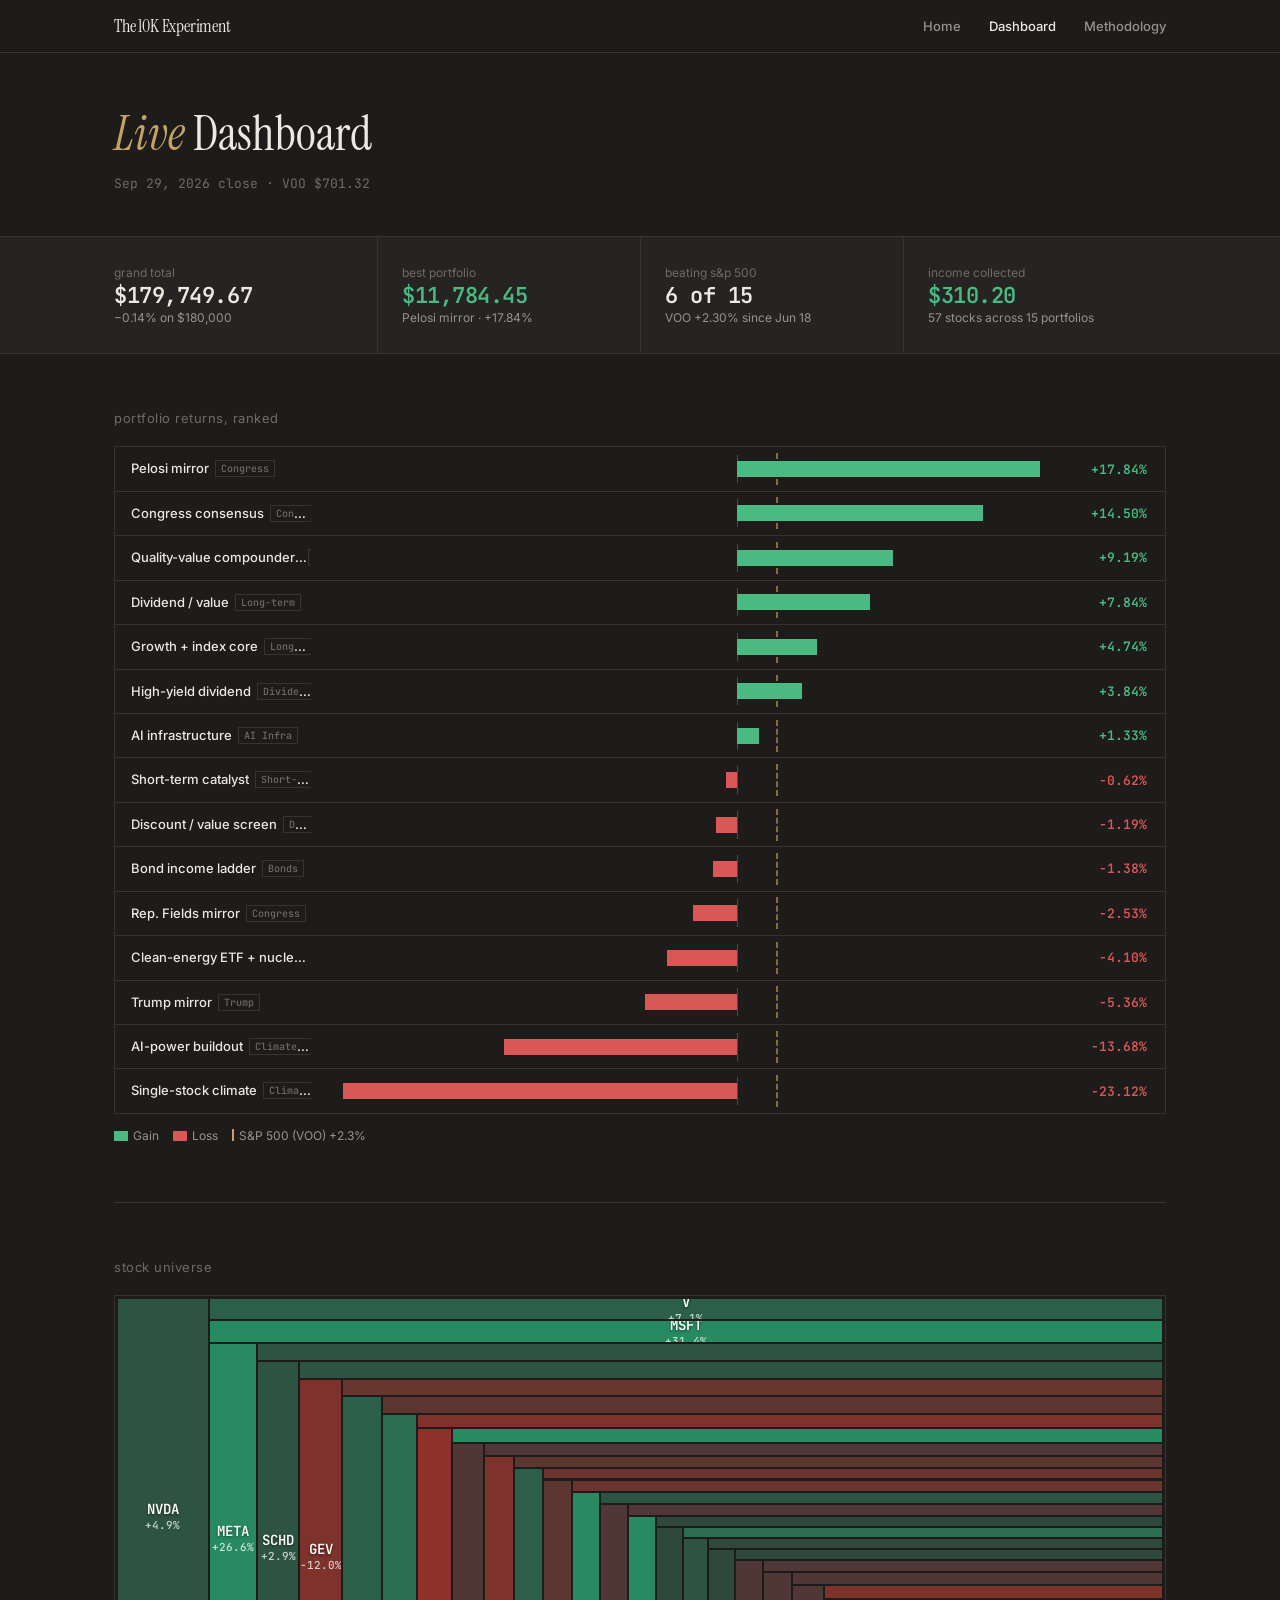
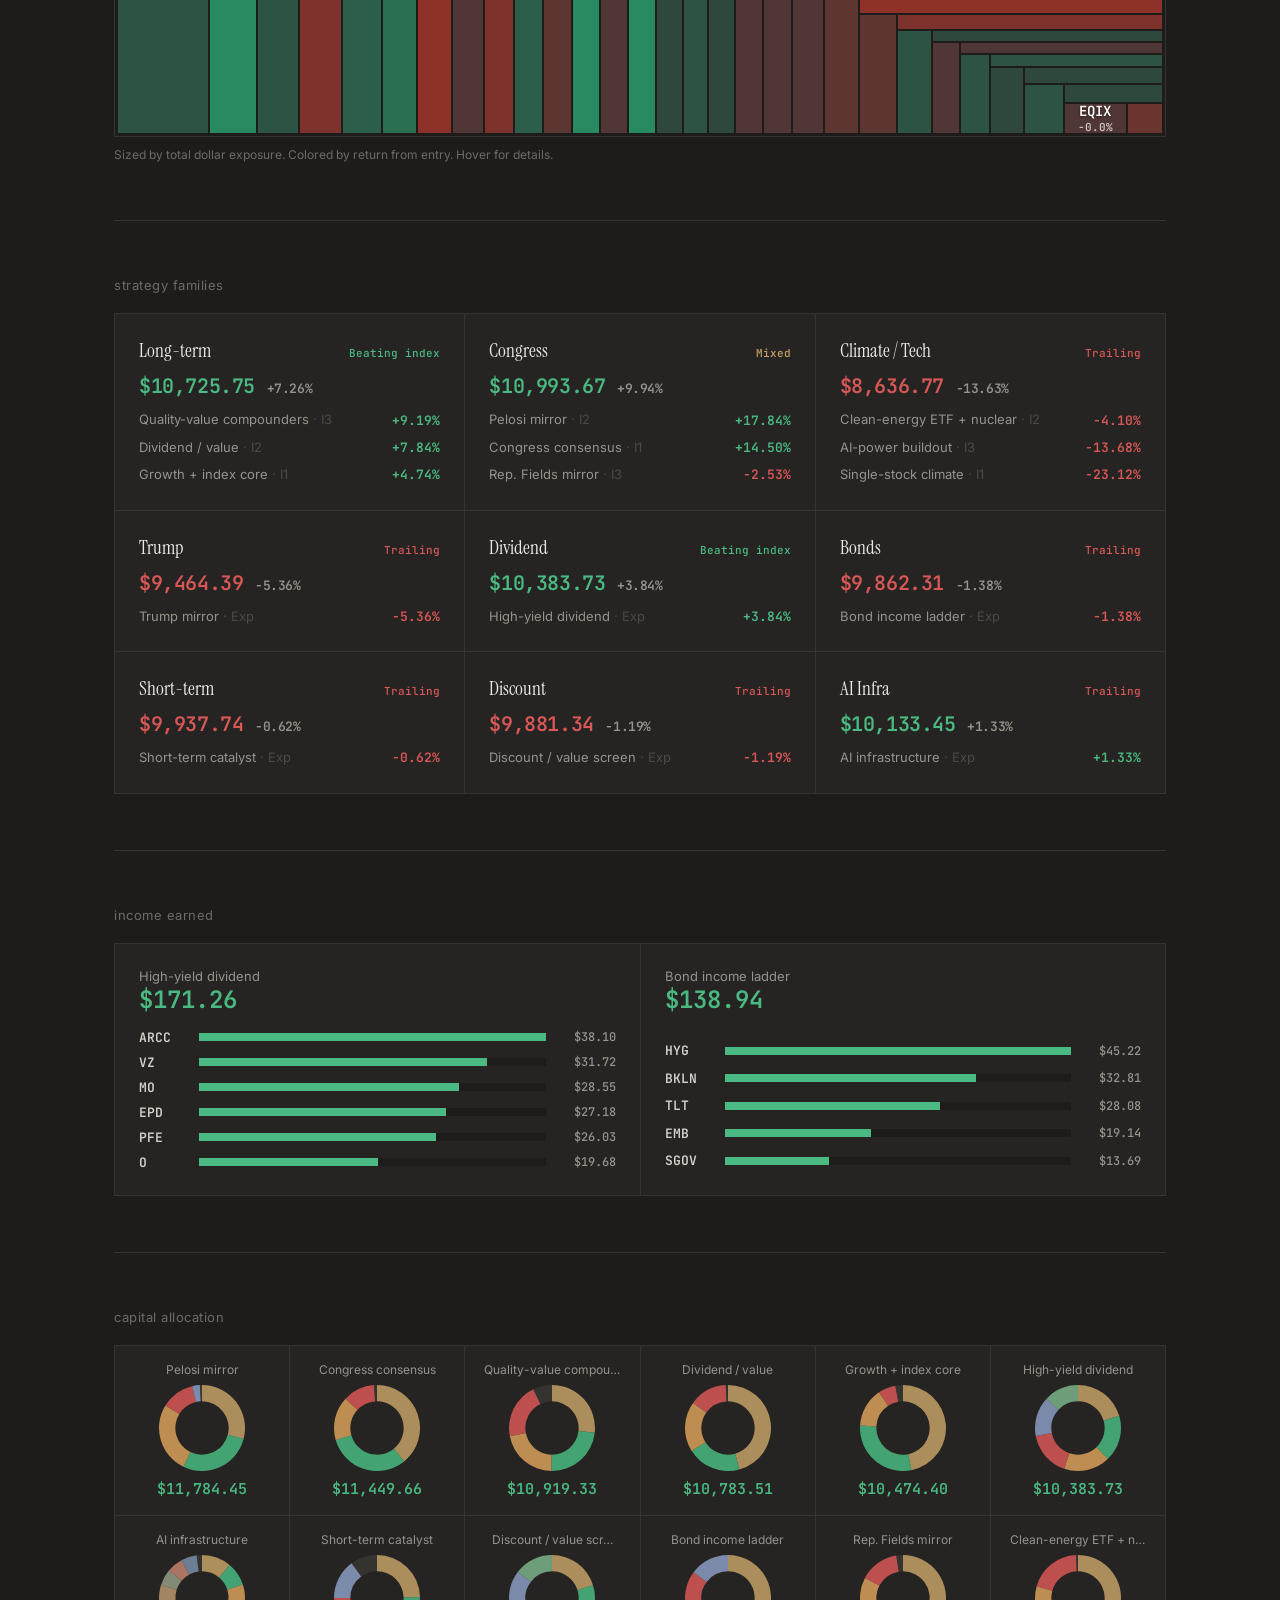
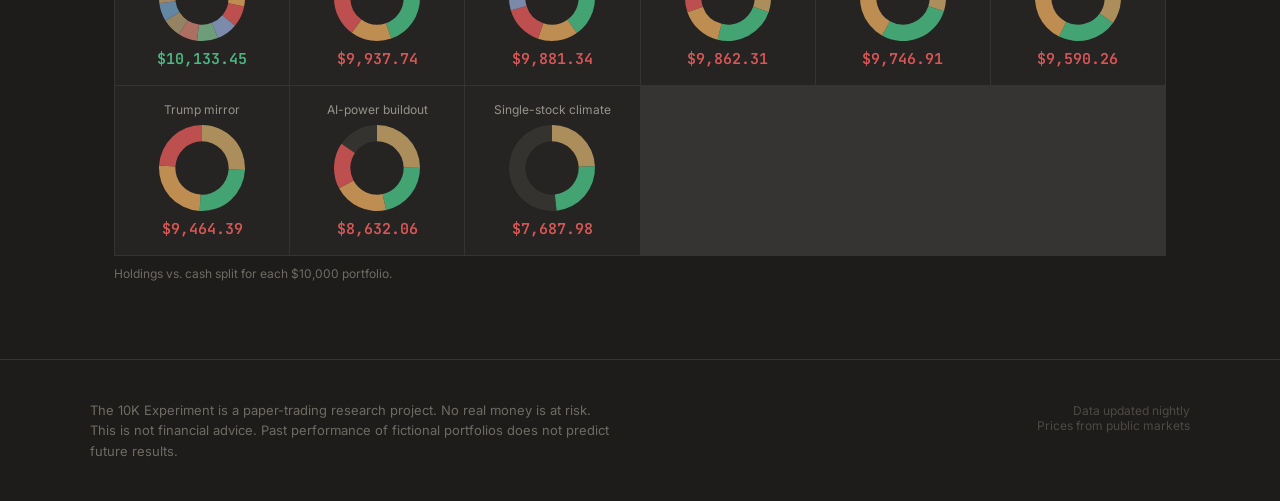
==== dashboard.html @ 60483e85 "Initial commit: The 10K Experiment" ====
<!DOCTYPE html>
<html lang="en">
<head>
<meta charset="UTF-8">
<meta name="viewport" content="width=device-width, initial-scale=1.0">
<title>Dashboard — The 10K Experiment</title>
<meta name="description" content="Interactive analytics dashboard: portfolio returns, stock universe treemap, strategy breakdowns, income tracking, and allocation rings.">
<link rel="preconnect" href="https://fonts.googleapis.com">
<link rel="preconnect" href="https://fonts.gstatic.com" crossorigin>
<link rel="stylesheet" href="https://fonts.googleapis.com/css2?family=Instrument+Serif:ital@0;1&family=Inter:wght@400;500;600&family=JetBrains+Mono:wght@400;500;600&display=swap">
<style>
:root {
  --bg: #1d1c1a; --surface: #252422; --card: #2b2a27;
  --border: #363432; --border-lt: #433f3c;
  --ink: #ece9e3; --ink2: #d5d2cb; --muted: #96938c; --faint: #6e6b64; --dim: #4d4a46;
  --gain: #4aba82; --gain-soft: rgba(74,186,130,.08);
  --loss: #d95757; --loss-soft: rgba(217,87,87,.08);
  --gold: #c4a265; --gold-soft: rgba(196,162,101,.1);
  --f-serif: "Instrument Serif", Georgia, serif;
  --f-sans: "Inter", system-ui, sans-serif;
  --f-mono: "JetBrains Mono", ui-monospace, monospace;
  color-scheme: dark;
}
*, *::before, *::after { box-sizing: border-box; margin: 0; }
body { background: var(--bg); color: var(--ink); font: 15px/1.65 var(--f-sans); -webkit-font-smoothing: antialiased; }
a { color: var(--ink); text-decoration: none; transition: color .2s; }
a:hover { color: var(--gold); }

/* ─── Nav ─── */
nav { border-bottom: 1px solid var(--border); }
.nav-inner { max-width: 1100px; margin: 0 auto; padding: 0 24px; display: flex; align-items: center; height: 52px; }
.nav-logo { font: 400 18px var(--f-serif); color: var(--ink); letter-spacing: -.01em; }
.nav-links { display: flex; gap: 28px; margin-left: auto; }
.nav-links a { font: 500 13px var(--f-sans); color: var(--muted); }
.nav-links a:hover, .nav-links a.active { color: var(--ink); }

/* ─── Sections ─── */
.wrap { max-width: 1100px; margin: 0 auto; padding: 0 24px; }
.section { padding: 56px 0; }
.section + .section { border-top: 1px solid var(--border); }
.section-label { font: 400 13px var(--f-sans); color: var(--faint); text-transform: lowercase; letter-spacing: .04em; margin-bottom: 20px; }
.gain { color: var(--gain); } .loss { color: var(--loss); }
.mono { font-family: var(--f-mono); font-variant-numeric: tabular-nums; }

/* ─── Page header ─── */
.page-head { padding: 56px 0 0; }
.page-head h1 { font: 400 clamp(32px, 5vw, 48px)/1.05 var(--f-serif); margin-bottom: 12px; }
.page-head h1 em { font-style: italic; color: var(--gold); }
.page-head .asof { font: 400 13px var(--f-mono); color: var(--faint); }

/* ─── Stat strip ─── */
.stat-bar { border-top: 1px solid var(--border); border-bottom: 1px solid var(--border); background: var(--surface); margin-top: 40px; }
.stat-bar-inner { max-width: 1100px; margin: 0 auto; padding: 0 24px; display: grid; grid-template-columns: repeat(auto-fit, minmax(160px, 1fr)); }
.stat-cell { padding: 28px 0; }
.stat-cell + .stat-cell { border-left: 1px solid var(--border); padding-left: 24px; }
.stat-label { font: 400 12px var(--f-sans); color: var(--faint); margin-bottom: 4px; text-transform: lowercase; }
.stat-val { font: 600 22px/1.1 var(--f-mono); letter-spacing: -.02em; }
.stat-note { font: 400 12px var(--f-sans); color: var(--muted); margin-top: 2px; }

/* ─── Performance bars ─── */
.bar-chart { border: 1px solid var(--border); overflow: hidden; }
.bar-row { display: grid; grid-template-columns: 180px 1fr 72px; gap: 0; align-items: center; padding: 0 16px; border-bottom: 1px solid var(--border); cursor: default; transition: background .15s; }
.bar-row:last-child { border-bottom: 0; }
.bar-row:hover { background: var(--surface); }
.bar-name { padding: 11px 0; font-size: 13px; font-weight: 500; white-space: nowrap; overflow: hidden; text-overflow: ellipsis; min-width: 0; }
.bar-name .fam-tag { font: 500 10px var(--f-mono); color: var(--faint); background: var(--bg); border: 1px solid var(--border); padding: 1px 5px; margin-left: 6px; vertical-align: 1px; }
.bar-track { position: relative; height: 28px; }
.bar-fill { position: absolute; top: 6px; height: 16px; transition: width .6s ease; min-width: 2px; }
.bar-fill.neg { }
.bar-zero { position: absolute; top: 0; bottom: 0; width: 1px; background: var(--dim); }
.bar-bench { position: absolute; top: -2px; bottom: -2px; width: 0; border-left: 2px dashed var(--gold); opacity: .6; }
.bar-ret { font: 600 13px var(--f-mono); text-align: right; padding-right: 2px; }
.legend { display: flex; flex-wrap: wrap; gap: 14px; color: var(--muted); font-size: 12px; margin-top: 12px; }
.legend i { display: inline-block; width: 14px; height: 10px; margin-right: 5px; vertical-align: -1px; }
.legend .bench-i { width: 0; height: 12px; border-left: 2px dashed var(--gold); margin-right: 5px; }

/* ─── Treemap ─── */
.treemap-wrap { border: 1px solid var(--border); overflow: hidden; padding: 2px; background: var(--bg); }
.treemap { position: relative; width: 100%; aspect-ratio: 2.4 / 1; }
.tm-cell { position: absolute; display: flex; flex-direction: column; align-items: center; justify-content: center; cursor: default; transition: filter .15s; overflow: hidden; border: 1.5px solid var(--bg); }
.tm-cell:hover { filter: brightness(1.15); z-index: 2; }
.tm-cell .tk { font: 600 clamp(9px,1.2vw,14px) var(--f-mono); color: #fff; text-shadow: 0 1px 3px rgba(0,0,0,.5); }
.tm-cell .tv { font: 500 clamp(8px,.9vw,11px) var(--f-mono); color: rgba(255,255,255,.75); }
.treemap-note { font-size: 12px; color: var(--faint); margin-top: 8px; }

/* ─── Family grid ─── */
.fam-grid { display: grid; grid-template-columns: repeat(auto-fill, minmax(280px, 1fr)); gap: 1px; background: var(--border); border: 1px solid var(--border); overflow: hidden; }
.fam-card { background: var(--surface); padding: 24px; display: grid; gap: 10px; transition: background .15s; }
.fam-card:hover { background: var(--card); }
.fam-card .fh { display: flex; align-items: baseline; gap: 10px; }
.fam-card .fh h3 { font: 400 19px var(--f-serif); color: var(--ink); flex: 1; min-width: 0; }
.fam-card .pill { font: 500 11px var(--f-mono); }
.fam-card .pill.g { color: var(--gain); }
.fam-card .pill.l { color: var(--loss); }
.fam-card .pill.n { color: var(--gold); }
.fam-card .avg-val { font: 600 20px var(--f-mono); letter-spacing: -.02em; }
.fam-card .books { display: grid; gap: 6px; }
.book-row { display: grid; grid-template-columns: 1fr 60px; align-items: center; gap: 8px; font-size: 13px; }
.book-row .name { color: var(--muted); white-space: nowrap; overflow: hidden; text-overflow: ellipsis; min-width: 0; }
.book-row .ret { font: 600 13px var(--f-mono); text-align: right; }

/* ─── Income section ─── */
.income-grid { display: grid; grid-template-columns: repeat(auto-fit, minmax(300px, 1fr)); gap: 1px; background: var(--border); border: 1px solid var(--border); overflow: hidden; }
.inc-card { background: var(--surface); padding: 24px; display: grid; gap: 14px; }
.inc-card .inc-head { font: 400 13px var(--f-sans); color: var(--muted); }
.inc-card .total { font: 600 24px var(--f-mono); }
.inc-bar-wrap { display: grid; gap: 8px; }
.inc-bar-row { display: grid; grid-template-columns: 50px 1fr 60px; gap: 10px; align-items: center; font-size: 13px; }
.inc-bar-row .ticker { font: 600 13px var(--f-mono); color: var(--ink2); }
.inc-bar-row .bar-outer { height: 8px; background: var(--bg); overflow: hidden; }
.inc-bar-row .bar-inner { height: 100%; background: var(--gain); }
.inc-bar-row .amt { font: 500 12px var(--f-mono); color: var(--muted); text-align: right; }

/* ─── Allocation rings ─── */
.alloc-grid { display: grid; grid-template-columns: repeat(auto-fill, minmax(155px, 1fr)); gap: 1px; background: var(--border); border: 1px solid var(--border); overflow: hidden; }
.alloc-card { background: var(--surface); padding: 16px; display: grid; gap: 6px; align-content: start; text-align: center; }
.alloc-card h3 { font: 400 12px var(--f-sans); color: var(--muted); white-space: nowrap; overflow: hidden; text-overflow: ellipsis; }
.alloc-card .av { font: 600 15px var(--f-mono); }
.alloc-ring { width: 90px; height: 90px; margin: 0 auto; }
.alloc-note { font-size: 12px; color: var(--faint); margin-top: 8px; }

/* ─── Tooltip ─── */
#tip { position: fixed; pointer-events: none; background: var(--card); border: 1px solid var(--border-lt); color: var(--ink); font: 13px/1.5 var(--f-sans); padding: 10px 14px; max-width: 300px; z-index: 20; box-shadow: 0 12px 40px rgba(0,0,0,.5); }
#tip b { font-family: var(--f-mono); font-weight: 600; }
#tip .row { display: flex; justify-content: space-between; gap: 16px; }

/* ─── Footer ─── */
footer { border-top: 1px solid var(--border); margin-top: 20px; padding: 40px 24px; }
footer .inner { max-width: 1100px; margin: 0 auto; display: flex; justify-content: space-between; align-items: baseline; flex-wrap: wrap; gap: 16px; }
footer p { font-size: 13px; color: var(--faint); max-width: 520px; line-height: 1.55; }
footer .right { font: 400 12px var(--f-sans); color: var(--dim); text-align: right; }

/* ─── Responsive ─── */
@media (max-width: 640px) {
  .page-head { padding: 36px 0 0; }
  .stat-cell + .stat-cell { border-left: 0; border-top: 1px solid var(--border); padding-left: 0; }
  .bar-row { grid-template-columns: 1fr 60px; }
  .bar-name .fam-tag { display: none; }
  .bar-track { display: none; }
  .treemap { aspect-ratio: 1.5/1; }
  .fam-grid, .income-grid { grid-template-columns: 1fr; }
  .alloc-grid { grid-template-columns: repeat(auto-fill, minmax(130px, 1fr)); }
  footer .inner { flex-direction: column; }
  .wrap, .nav-inner { padding: 0 16px; }
}
@media (prefers-reduced-motion: reduce) { .bar-fill, .tm-cell { transition: none; } }
</style>
</head>
<body>

<nav>
  <div class="nav-inner">
    <a href="index.html" class="nav-logo">The 10K Experiment</a>
    <div class="nav-links">
      <a href="index.html">Home</a>
      <a href="dashboard.html" class="active">Dashboard</a>
      <a href="methodology.html">Methodology</a>
    </div>
  </div>
</nav>

<div class="wrap">
  <div class="page-head">
    <h1><em>Live</em> Dashboard</h1>
    <span class="asof" id="asof"></span>
  </div>
</div>

<div class="stat-bar">
  <div class="stat-bar-inner" id="stats"></div>
</div>

<div class="wrap">

  <div class="section">
    <div class="section-label">portfolio returns, ranked</div>
    <div class="bar-chart" id="perf-bars"></div>
    <div class="legend" id="perf-legend"></div>
  </div>

  <div class="section">
    <div class="section-label">stock universe</div>
    <div class="treemap-wrap"><div class="treemap" id="treemap"></div></div>
    <div class="treemap-note">Sized by total dollar exposure. Colored by return from entry. Hover for details.</div>
  </div>

  <div class="section">
    <div class="section-label">strategy families</div>
    <div class="fam-grid" id="fam-grid"></div>
  </div>

  <div class="section">
    <div class="section-label">income earned</div>
    <div class="income-grid" id="income-grid"></div>
  </div>

  <div class="section">
    <div class="section-label">capital allocation</div>
    <div class="alloc-grid" id="alloc-grid"></div>
    <div class="alloc-note">Holdings vs. cash split for each $10,000 portfolio.</div>
  </div>

</div>

<footer>
  <div class="inner">
    <p>The 10K Experiment is a paper-trading research project. No real money is at risk. This is not financial advice. Past performance of fictional portfolios does not predict future results.</p>
    <div class="right">Data updated nightly<br>Prices from public markets</div>
  </div>
</footer>

<div id="tip" hidden></div>

<script>
// ──── DATA ────
const P = [
  {id:"i1-long",fam:"long",ver:"I1",name:"Growth + index core",start:"2026-06-18",cash:300.27,income:0,realized:0,
   h:[{t:"VOO",sh:7,px:685.57,mk:701.32},{t:"BRK.B",sh:6,px:498.98,mk:506.79},{t:"MSFT",sh:3,px:390.74,mk:513.41},{t:"GOOGL",sh:2,px:367.32,mk:341.96}]},
  {id:"i1-climate",fam:"climate",ver:"I1",name:"Single-stock climate",start:"2026-06-18",cash:3973.33,income:0,realized:-1892.52,
   h:[{t:"NEE",sh:25,px:86.09,mk:74.75},{t:"TSLA",sh:5,px:396.38,mk:369.18}]},
  {id:"i1-pol",fam:"congress",ver:"I1",name:"Congress consensus",start:"2026-06-18",cash:128.98,income:0,realized:0,
   h:[{t:"NVDA",sh:20,px:205.19,mk:224.17},{t:"MSFT",sh:7,px:390.74,mk:513.41},{t:"AMD",sh:3,px:520.92,mk:625.19},{t:"GOOGL",sh:4,px:367.32,mk:341.96}]},
  {id:"i2-long",fam:"long",ver:"I2",name:"Dividend / value",start:"2026-06-18",cash:90.88,income:0,realized:0,
   h:[{t:"SCHD",sh:150,px:31.93,mk:32.85},{t:"BRK.B",sh:4,px:491.28,mk:506.79},{t:"V",sh:6,px:330.38,mk:366.29},{t:"MSFT",sh:3,px:390.74,mk:513.41}]},
  {id:"i2-climate",fam:"climate",ver:"I2",name:"Clean-energy ETF + nuclear",start:"2026-06-18",cash:73.58,income:0,realized:0,
   h:[{t:"ICLN",sh:200,px:20.91,mk:16.71},{t:"CEG",sh:8,px:246.71,mk:265.70},{t:"GEV",sh:2,px:1109.62,mk:949.54},{t:"TAN",sh:50,px:31.03,mk:43.00}]},
  {id:"i2-pol",fam:"congress",ver:"I2",name:"Pelosi mirror",start:"2026-06-18",cash:91.40,income:0,realized:0,
   h:[{t:"AMZN",sh:14,px:213.12,mk:244.91},{t:"TEM",sh:40,px:49.06,mk:82.62},{t:"NVDA",sh:14,px:205.19,mk:224.17},{t:"INTC",sh:13,px:131.72,mk:113.76},{t:"UBER",sh:5,px:75.5,mk:68.45}]},
  {id:"i3-long",fam:"long",ver:"I3",name:"Quality-value compounders",start:"2026-06-18",cash:781.98,income:0,realized:0,
   h:[{t:"LLY",sh:2,px:1098.0,mk:1183.40},{t:"V",sh:7,px:330.38,mk:366.29},{t:"META",sh:4,px:577.22,mk:730.64},{t:"UNH",sh:6,px:400.08,mk:380.66}]},
  {id:"i3-climate",fam:"climate",ver:"I3",name:"AI-power buildout",start:"2026-06-18",cash:1337.53,income:0,realized:0,
   h:[{t:"CEG",sh:8,px:246.71,mk:265.70},{t:"GEV",sh:2,px:1109.62,mk:949.54},{t:"VRT",sh:7,px:333.05,mk:253.55},{t:"NEE",sh:20,px:86.75,mk:74.75}]},
  {id:"i3-pol",fam:"congress",ver:"I3",name:"Rep. Fields mirror",start:"2026-06-18",cash:246.11,income:0,realized:0,
   h:[{t:"TSM",sh:6,px:462.12,mk:457.32},{t:"GOOGL",sh:7,px:367.32,mk:341.96},{t:"META",sh:4,px:577.22,mk:730.64},{t:"IREN",sh:35,px:60.03,mk:41.16}]},
  {id:"x-trump",fam:"trump",ver:"Exp",name:"Trump mirror",start:"2026-06-18",cash:0.73,income:0,realized:-201.16,
   h:[{t:"NVDA",sh:10.862,px:225.51,mk:224.17},{t:"AXON",sh:5.436,px:450.61,mk:419.45},{t:"TSLA",sh:6.444,px:380.12,mk:369.18},{t:"ABT",sh:23.67,px:103.49,mk:100.11}]},
  {id:"x-div",fam:"dividend",ver:"Exp",name:"High-yield dividend",start:"2026-06-18",cash:0.15,income:171.26,realized:0,
   h:[{t:"VZ",sh:44.832,px:44.61,mk:46.50,inc:31.72},{t:"MO",sh:25.723,px:68.03,mk:69.02,inc:28.55},{t:"EPD",sh:48.53,px:36.06,mk:36.66,inc:27.18},{t:"O",sh:24.209,px:61.96,mk:55.02,inc:19.68},{t:"ARCC",sh:79.365,px:18.9,mk:19.17,inc:38.10},{t:"PFE",sh:60.532,px:24.78,mk:28.41,inc:26.03}]},
  {id:"x-bond",fam:"bonds",ver:"Exp",name:"Bond income ladder",start:"2026-06-18",cash:0.11,income:138.94,realized:0,
   h:[{t:"HYG",sh:38.061,px:78.82,mk:77.48,inc:45.22},{t:"TLT",sh:29.151,px:85.76,mk:78.62,inc:28.08},{t:"EMB",sh:15.708,px:95.49,mk:91.34,inc:19.14},{t:"BKLN",sh:74.887,px:20.03,mk:20.47,inc:32.81},{t:"SGOV",sh:15.048,px:99.68,mk:100.66,inc:13.69}]},
  {id:"x-short",fam:"short",ver:"Exp",name:"Short-term catalyst",start:"2026-09-28",cash:1000.88,income:0,realized:0,
   h:[{t:"NVDA",sh:10.923,px:228.86,mk:224.17},{t:"MU",sh:1.423,px:1053.98,mk:1073.38},{t:"JBL",sh:4.832,px:310.42,mk:306.19},{t:"V",sh:5.412,px:369.5,mk:366.29},{t:"HD",sh:5.153,px:291.05,mk:290.89}]},
  {id:"x-disc",fam:"discount",ver:"Exp",name:"Discount / value screen",start:"2026-09-28",cash:0.48,income:0,realized:0,
   h:[{t:"CI",sh:7.357,px:271.83,mk:270.82},{t:"ADBE",sh:8.657,px:231.01,mk:228.86},{t:"TCOM",sh:37.593,px:39.9,mk:38.54},{t:"ZTS",sh:21.279,px:70.49,mk:69.89},{t:"CMCSA",sh:68.838,px:21.79,mk:21.65},{t:"ACN",sh:8.597,px:174.47,mk:172.25}]},
  {id:"x-infra",fam:"infra",ver:"Exp",name:"AI infrastructure",start:"2026-09-28",cash:202.14,income:0,realized:0,
   h:[{t:"VST",sh:7.969,px:138.02,mk:140.85},{t:"TLN",sh:2.306,px:303.5,mk:311.20},{t:"GEV",sh:0.947,px:949.77,mk:949.54},{t:"ETN",sh:1.622,px:431.41,mk:432.51},{t:"VRT",sh:3.274,px:244.33,mk:253.55},{t:"MOD",sh:3.427,px:175.04,mk:181.85},{t:"XYL",sh:5.946,px:100.9,mk:101.69},{t:"CIEN",sh:2.326,px:343.92,mk:347.38},{t:"ANET",sh:3.415,px:204.92,mk:205.31},{t:"APH",sh:9.454,px:84.62,mk:84.22},{t:"GLW",sh:4.617,px:151.59,mk:157.83},{t:"EME",sh:1.045,px:765.52,mk:764.60},{t:"EQIX",sh:0.593,px:1011.07,mk:1010.90}]}
];
const RET=[{id:"r-i1",name:"Momentum day trading",value:9291.99},{id:"r-i2",name:"Mean-reversion swing",value:10440.90},{id:"r-i3",name:"Momentum swing",value:9285.27}];
const VOO={inception:685.57,now:701.32};
const FAM={long:"Long-term",congress:"Congress",climate:"Climate / Tech",trump:"Trump",dividend:"Dividend",bonds:"Bonds",short:"Short-term",discount:"Discount",infra:"AI Infra"};

// ──── COMPUTE ────
P.forEach(p => {
  p.hv = p.h.reduce((s,x) => s + x.sh * x.mk, 0);
  p.value = p.hv + p.cash + (p.income || 0);
  p.ret = (p.value / 10000 - 1) * 100;
  p.bench = (VOO.now / VOO.inception - 1) * 100;
  p.alpha = p.ret - p.bench;
  p.h.forEach(x => { x.val = x.sh * x.mk; x.ret = (x.mk / x.px - 1) * 100; });
});
const sorted = [...P].sort((a,b) => b.ret - a.ret);
const fmt = n => '$' + n.toLocaleString('en-US',{minimumFractionDigits:2,maximumFractionDigits:2});
const fmt0 = n => '$' + Math.round(n).toLocaleString('en-US');
const sgn = (x,d=2) => (x > 0.004 ? '+' : x < -0.004 ? '−' : '') + Math.abs(x).toFixed(d);
const cls = x => x > 0.004 ? 'gain' : x < -0.004 ? 'loss' : '';

// ──── HEADER ────
document.getElementById('asof').textContent = 'Sep 29, 2026 close · VOO $' + VOO.now.toFixed(2);

// ──── STATS ────
const activeTotal = P.reduce((s,p) => s + p.value, 0);
const retiredTotal = RET.reduce((s,r) => s + r.value, 0);
const grand = activeTotal + retiredTotal;
const cost = 180000;
const benchPct = P[0].bench;
const beat = P.filter(p => p.alpha > 0).length;
const best = sorted[0];
const totalIncome = P.reduce((s,p) => s + (p.income || 0), 0);
const uniqueStocks = new Set(); P.forEach(p => p.h.forEach(x => uniqueStocks.add(x.t)));

document.getElementById('stats').innerHTML = `
  <div class="stat-cell"><div class="stat-label">grand total</div><div class="stat-val">${fmt(grand)}</div><div class="stat-note ${cls(grand/cost-1)}">${sgn((grand/cost-1)*100)}% on ${fmt0(cost)}</div></div>
  <div class="stat-cell"><div class="stat-label">best portfolio</div><div class="stat-val gain">${fmt(best.value)}</div><div class="stat-note">${best.name} · ${sgn(best.ret)}%</div></div>
  <div class="stat-cell"><div class="stat-label">beating s&p 500</div><div class="stat-val">${beat} of ${P.length}</div><div class="stat-note">VOO ${sgn(benchPct)}% since Jun 18</div></div>
  <div class="stat-cell"><div class="stat-label">income collected</div><div class="stat-val gain">${fmt(totalIncome)}</div><div class="stat-note">${uniqueStocks.size} stocks across ${P.length} portfolios</div></div>`;

// ──── TOOLTIP ────
const tip = document.getElementById('tip');
function showTip(e, html) {
  tip.innerHTML = html; tip.hidden = false;
  const r = tip.getBoundingClientRect();
  const x = Math.min(e.clientX + 14, innerWidth - r.width - 12);
  const y = Math.min(e.clientY + 16, innerHeight - r.height - 12);
  tip.style.left = x + 'px'; tip.style.top = y + 'px';
}
function hideTip() { tip.hidden = true; }

// ──── PERFORMANCE BARS ────
const allRets = [...P.map(p => p.ret), ...RET.map(r => (r.value/10000-1)*100)];
const LO = Math.floor(Math.min(0, ...allRets, -1) / 5) * 5;
const HI = Math.ceil(Math.max(0, ...allRets, 1) / 5) * 5;
const pos = x => ((x - LO) / (HI - LO)) * 100;

let barsHtml = '';
sorted.forEach((p,i) => {
  const z = pos(0), v = pos(p.ret);
  const left = Math.min(z, v), w = Math.abs(v - z);
  const fill = p.ret >= 0 ? 'var(--gain)' : 'var(--loss)';
  barsHtml += `<div class="bar-row" data-i="${i}">
    <div class="bar-name">${p.name}<span class="fam-tag">${FAM[p.fam]}</span></div>
    <div class="bar-track">
      <div class="bar-zero" style="left:${z}%"></div>
      <div class="bar-bench" style="left:${pos(benchPct)}%" title="VOO +${benchPct.toFixed(1)}%"></div>
      <div class="bar-fill${p.ret < 0 ? ' neg' : ''}" style="left:${left}%;width:${Math.max(w,.3)}%;background:${fill}"></div>
    </div>
    <div class="bar-ret mono ${cls(p.ret)}">${sgn(p.ret)}%</div>
  </div>`;
});
document.getElementById('perf-bars').innerHTML = barsHtml;
document.getElementById('perf-legend').innerHTML = `<span><i style="background:var(--gain)"></i>Gain</span><span><i style="background:var(--loss)"></i>Loss</span><span><i class="bench-i"></i>S&P 500 (VOO) +${benchPct.toFixed(1)}%</span>`;
document.querySelectorAll('.bar-row').forEach(r => {
  const p = sorted[+r.dataset.i];
  r.onpointermove = e => showTip(e, `<div style="font-weight:600;margin-bottom:4px">${p.name}</div>
    <div class="row"><span>Value</span><b>${fmt(p.value)}</b></div>
    <div class="row"><span>Return</span><b class="${cls(p.ret)}">${sgn(p.ret)}%</b></div>
    <div class="row"><span>vs S&P</span><b class="${cls(p.alpha)}">${sgn(p.alpha)} pts</b></div>
    <div class="row"><span>Cash</span><b>${fmt(p.cash)}</b></div>
    ${p.income ? `<div class="row"><span>Income</span><b class="gain">${fmt(p.income)}</b></div>` : ''}`);
  r.onpointerleave = hideTip;
});

// ──── TREEMAP ────
const stockMap = {};
P.forEach(p => p.h.forEach(x => {
  if (!stockMap[x.t]) stockMap[x.t] = {t:x.t, totalVal:0, totalCost:0, count:0, portfolios:[]};
  stockMap[x.t].totalVal += x.val;
  stockMap[x.t].totalCost += x.sh * x.px;
  stockMap[x.t].count++;
  stockMap[x.t].portfolios.push(p.name);
}));
const stocks = Object.values(stockMap).map(s => { s.ret = (s.totalVal / s.totalCost - 1) * 100; return s; }).sort((a,b) => b.totalVal - a.totalVal);
const totalStockVal = stocks.reduce((s,x) => s + x.totalVal, 0);

function treemap(items, x, y, w, h) {
  if (!items.length) return [];
  if (items.length === 1) { items[0].x = x; items[0].y = y; items[0].w = w; items[0].h = h; return items; }
  const total = items.reduce((s,i) => s + i.area, 0);
  let row = [items[0]], rowArea = items[0].area;
  const results = [];
  function worst(row, side) {
    const ra = row.reduce((s,i) => s + i.area, 0);
    let mx = 0;
    row.forEach(i => {
      const r = Math.max((side*side*i.area)/(ra*ra), (ra*ra)/(side*side*i.area));
      if (r > mx) mx = r;
    });
    return mx;
  }
  const vert = w >= h;
  const side = vert ? h : w;
  for (let i = 1; i < items.length; i++) {
    const newRow = [...row, items[i]];
    if (worst(newRow, side) <= worst(row, side)) {
      row = newRow; rowArea += items[i].area;
    } else {
      const frac = rowArea / total;
      let rx, ry, rw, rh;
      if (vert) { rx = x; ry = y; rw = w * frac; rh = h; } else { rx = x; ry = y; rw = w; rh = h * frac; }
      let offset = 0;
      row.forEach(it => {
        const f = it.area / rowArea;
        if (vert) { it.x = rx; it.y = ry + offset * rh; it.w = rw; it.h = rh * f; offset += f; }
        else { it.x = rx + offset * rw; it.y = ry; it.w = rw * f; it.h = rh; offset += f; }
        results.push(it);
      });
      const rest = items.slice(i);
      if (vert) return results.concat(treemap(rest, x + rw, y, w - rw, h));
      else return results.concat(treemap(rest, x, y + rh, w, h - rh));
    }
  }
  let offset = 0;
  row.forEach(it => {
    const f = it.area / rowArea;
    if (w >= h) { it.x = x; it.y = y + offset * h; it.w = w; it.h = h * f; offset += f; }
    else { it.x = x + offset * w; it.y = y; it.w = w * f; it.h = h; offset += f; }
    results.push(it);
  });
  return results;
}

function retColor(r) {
  if (r > 20)  return 'hsl(155,55%,35%)';
  if (r > 10)  return 'hsl(155,45%,30%)';
  if (r > 5)   return 'hsl(155,38%,27%)';
  if (r > 2)   return 'hsl(155,30%,25%)';
  if (r > 0)   return 'hsl(155,22%,23%)';
  if (r > -2)  return 'hsl(5,20%,26%)';
  if (r > -5)  return 'hsl(5,30%,28%)';
  if (r > -10) return 'hsl(5,38%,30%)';
  if (r > -20) return 'hsl(5,48%,33%)';
  return 'hsl(5,55%,36%)';
}

const tmEl = document.getElementById('treemap');
const tmItems = stocks.map(s => ({...s, area: s.totalVal}));
const laid = treemap(tmItems, 0, 0, 100, 100);
tmEl.innerHTML = laid.map(s => {
  const show = s.w > 4 && s.h > 5;
  return `<div class="tm-cell" style="left:${s.x}%;top:${s.y}%;width:${s.w}%;height:${s.h}%;background:${retColor(s.ret)}" data-t="${s.t}">
    ${show ? `<span class="tk">${s.t}</span><span class="tv">${sgn(s.ret,1)}%</span>` : ''}</div>`;
}).join('');
tmEl.querySelectorAll('.tm-cell').forEach(c => {
  const s = stocks.find(x => x.t === c.dataset.t);
  c.onpointermove = e => showTip(e, `<div style="font-weight:600">${s.t}</div>
    <div class="row"><span>Total exposure</span><b>${fmt(s.totalVal)}</b></div>
    <div class="row"><span>Return</span><b class="${cls(s.ret)}">${sgn(s.ret)}%</b></div>
    <div class="row" style="margin-bottom:2px"><span>${(s.totalVal/totalStockVal*100).toFixed(1)}% of all holdings</span></div>
    <div style="border-top:1px solid var(--border);padding-top:6px;margin-top:4px">
      <div style="font:500 11px var(--f-sans);color:var(--faint);text-transform:lowercase;letter-spacing:.03em;margin-bottom:4px">held in ${s.count} portfolio${s.count>1?'s':''}</div>
      ${s.portfolios.map(n => `<div style="font:400 12px var(--f-sans);color:var(--ink2);padding:1px 0">${n}</div>`).join('')}
    </div>`);
  c.onpointerleave = hideTip;
});

// ──── STRATEGY FAMILIES ────
const famOrder = ['long','congress','climate','trump','dividend','bonds','short','discount','infra'];
document.getElementById('fam-grid').innerHTML = famOrder.map(f => {
  const ps = P.filter(p => p.fam === f).sort((a,b) => b.ret - a.ret);
  const avg = ps.reduce((s,p) => s + p.value, 0) / ps.length;
  const avgRet = (avg / 10000 - 1) * 100;
  const wins = ps.filter(p => p.alpha > 0).length;
  const pillCls = wins === ps.length ? 'g' : wins === 0 ? 'l' : 'n';
  const pillTxt = wins === ps.length ? 'Beating index' : wins === 0 ? 'Trailing' : 'Mixed';
  return `<div class="fam-card">
    <div class="fh"><h3>${FAM[f]}</h3><span class="pill ${pillCls}">${pillTxt}</span></div>
    <div class="avg-val ${cls(avgRet)}">${fmt(avg)} <span style="font-size:13px;color:var(--muted)">${sgn(avgRet)}%</span></div>
    <div class="books">${ps.map(p => `<div class="book-row"><span class="name">${p.name} <span style="color:var(--dim)">· ${p.ver}</span></span><span class="ret ${cls(p.ret)}">${sgn(p.ret)}%</span></div>`).join('')}</div>
  </div>`;
}).join('');

// ──── INCOME ────
const incBooks = P.filter(p => p.income > 0);
document.getElementById('income-grid').innerHTML = incBooks.map(p => {
  const maxInc = Math.max(...p.h.filter(x => x.inc).map(x => x.inc));
  return `<div class="inc-card">
    <div><div class="inc-head">${p.name}</div><div class="total gain mono">${fmt(p.income)}</div></div>
    <div class="inc-bar-wrap">${p.h.filter(x => x.inc).sort((a,b) => b.inc - a.inc).map(x => `
      <div class="inc-bar-row">
        <span class="ticker">${x.t}</span>
        <div class="bar-outer"><div class="bar-inner" style="width:${x.inc/maxInc*100}%"></div></div>
        <span class="amt">${fmt(x.inc)}</span>
      </div>`).join('')}</div>
  </div>`;
}).join('');

// ──── ALLOCATION RINGS ────
const ringHues = ['#c4a265','#4aba82','#d9a05b','#d95757','#8b9dc3','#7bb38a','#c77d6e','#a8956f','#6e98b8','#b8976e','#929d85','#c4826e','#7a8fa8'];
function drawRing(holdings, cash, size) {
  const total = holdings.reduce((s,x) => s + x.val, 0) + cash;
  const r = size/2 - 2, cx = size/2, cy = size/2;
  let angle = -Math.PI / 2;
  let paths = '';
  holdings.sort((a,b) => b.val - a.val).forEach((x,i) => {
    const frac = x.val / total;
    const a1 = angle, a2 = angle + frac * Math.PI * 2;
    const large = frac > .5 ? 1 : 0;
    const x1 = cx + r*Math.cos(a1), y1 = cy + r*Math.sin(a1);
    const x2 = cx + r*Math.cos(a2), y2 = cy + r*Math.sin(a2);
    const ir = r * .62;
    const ix1 = cx + ir*Math.cos(a2), iy1 = cy + ir*Math.sin(a2);
    const ix2 = cx + ir*Math.cos(a1), iy2 = cy + ir*Math.sin(a1);
    paths += `<path d="M${x1},${y1} A${r},${r} 0 ${large} 1 ${x2},${y2} L${ix1},${iy1} A${ir},${ir} 0 ${large} 0 ${ix2},${iy2}Z" fill="${ringHues[i%ringHues.length]}" opacity=".85"/>`;
    angle = a2;
  });
  if (cash > 0) {
    const frac = cash / total;
    const a1 = angle, a2 = angle + frac * Math.PI * 2;
    const large = frac > .5 ? 1 : 0;
    const x1 = cx + r*Math.cos(a1), y1 = cy + r*Math.sin(a1);
    const x2 = cx + r*Math.cos(a2), y2 = cy + r*Math.sin(a2);
    const ir = r * .62;
    const ix1 = cx + ir*Math.cos(a2), iy1 = cy + ir*Math.sin(a2);
    const ix2 = cx + ir*Math.cos(a1), iy2 = cy + ir*Math.sin(a1);
    paths += `<path d="M${x1},${y1} A${r},${r} 0 ${large} 1 ${x2},${y2} L${ix1},${iy1} A${ir},${ir} 0 ${large} 0 ${ix2},${iy2}Z" fill="var(--dim)" opacity=".4"/>`;
  }
  return `<svg viewBox="0 0 ${size} ${size}" class="alloc-ring">${paths}</svg>`;
}
document.getElementById('alloc-grid').innerHTML = sorted.map(p => {
  return `<div class="alloc-card">
    <h3>${p.name.length > 22 ? p.name.slice(0,20) + '…' : p.name}</h3>
    ${drawRing(p.h, p.cash, 90)}
    <div class="av ${cls(p.ret)}">${fmt(p.value)}</div>
  </div>`;
}).join('');
</script>

</body>
</html>
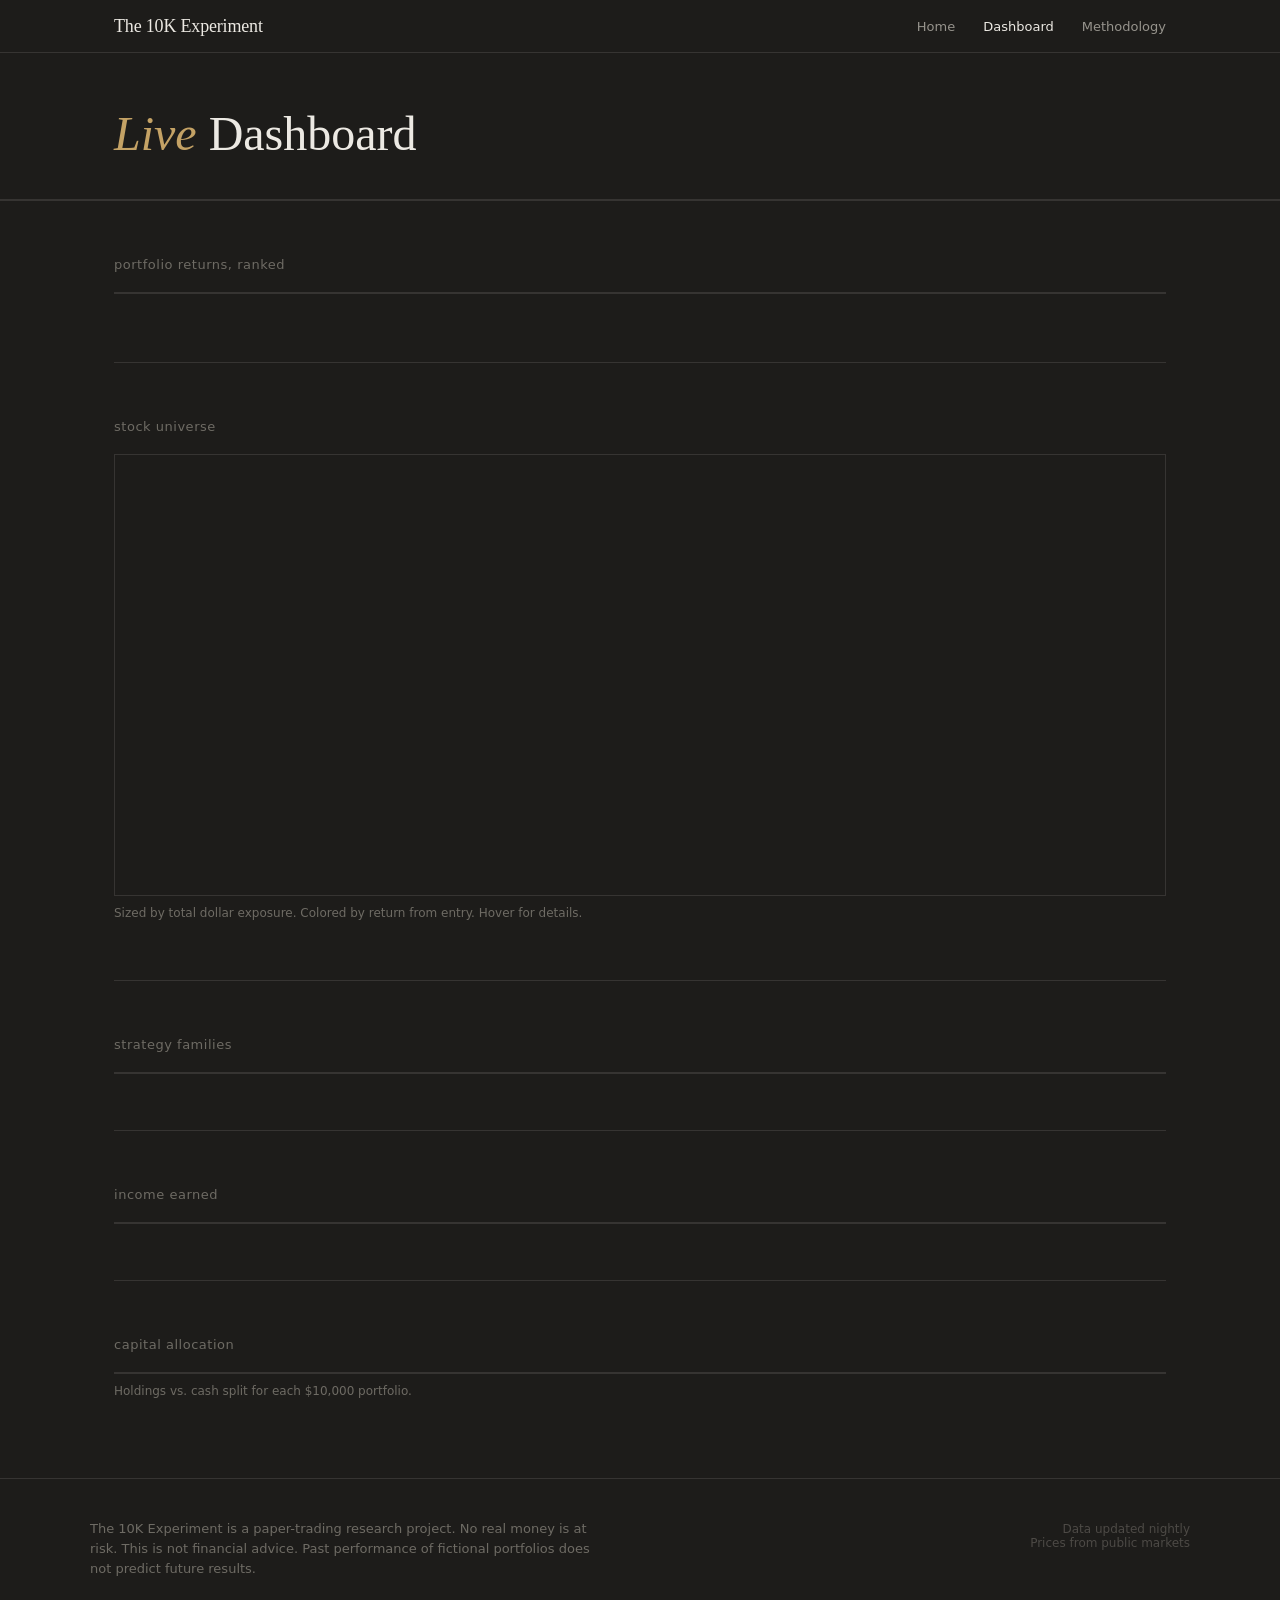
==== commit 6d2b46b9: "Site: load data from data.js" ====
--- a/dashboard.html
+++ b/dashboard.html
@@ -3,6 +3,8 @@
 <head>
 <meta charset="UTF-8">
 <meta name="viewport" content="width=device-width, initial-scale=1.0">
+<meta http-equiv="Content-Security-Policy" content="default-src 'none'; script-src 'self' 'unsafe-inline'; style-src 'self' 'unsafe-inline' https://fonts.googleapis.com; font-src https://fonts.gstatic.com; img-src 'self' data:; connect-src 'self'; base-uri 'none'; form-action 'none'">
+<meta name="referrer" content="no-referrer">
 <title>Dashboard — The 10K Experiment</title>
 <meta name="description" content="Interactive analytics dashboard: portfolio returns, stock universe treemap, strategy breakdowns, income tracking, and allocation rings.">
 <link rel="preconnect" href="https://fonts.googleapis.com">
@@ -211,42 +213,17 @@
 
 <div id="tip" hidden></div>
 
+<script src="data.js"></script>
 <script>
 // ──── DATA ────
-const P = [
-  {id:"i1-long",fam:"long",ver:"I1",name:"Growth + index core",start:"2026-06-18",cash:300.27,income:0,realized:0,
-   h:[{t:"VOO",sh:7,px:685.57,mk:701.32},{t:"BRK.B",sh:6,px:498.98,mk:506.79},{t:"MSFT",sh:3,px:390.74,mk:513.41},{t:"GOOGL",sh:2,px:367.32,mk:341.96}]},
-  {id:"i1-climate",fam:"climate",ver:"I1",name:"Single-stock climate",start:"2026-06-18",cash:3973.33,income:0,realized:-1892.52,
-   h:[{t:"NEE",sh:25,px:86.09,mk:74.75},{t:"TSLA",sh:5,px:396.38,mk:369.18}]},
-  {id:"i1-pol",fam:"congress",ver:"I1",name:"Congress consensus",start:"2026-06-18",cash:128.98,income:0,realized:0,
-   h:[{t:"NVDA",sh:20,px:205.19,mk:224.17},{t:"MSFT",sh:7,px:390.74,mk:513.41},{t:"AMD",sh:3,px:520.92,mk:625.19},{t:"GOOGL",sh:4,px:367.32,mk:341.96}]},
-  {id:"i2-long",fam:"long",ver:"I2",name:"Dividend / value",start:"2026-06-18",cash:90.88,income:0,realized:0,
-   h:[{t:"SCHD",sh:150,px:31.93,mk:32.85},{t:"BRK.B",sh:4,px:491.28,mk:506.79},{t:"V",sh:6,px:330.38,mk:366.29},{t:"MSFT",sh:3,px:390.74,mk:513.41}]},
-  {id:"i2-climate",fam:"climate",ver:"I2",name:"Clean-energy ETF + nuclear",start:"2026-06-18",cash:73.58,income:0,realized:0,
-   h:[{t:"ICLN",sh:200,px:20.91,mk:16.71},{t:"CEG",sh:8,px:246.71,mk:265.70},{t:"GEV",sh:2,px:1109.62,mk:949.54},{t:"TAN",sh:50,px:31.03,mk:43.00}]},
-  {id:"i2-pol",fam:"congress",ver:"I2",name:"Pelosi mirror",start:"2026-06-18",cash:91.40,income:0,realized:0,
-   h:[{t:"AMZN",sh:14,px:213.12,mk:244.91},{t:"TEM",sh:40,px:49.06,mk:82.62},{t:"NVDA",sh:14,px:205.19,mk:224.17},{t:"INTC",sh:13,px:131.72,mk:113.76},{t:"UBER",sh:5,px:75.5,mk:68.45}]},
-  {id:"i3-long",fam:"long",ver:"I3",name:"Quality-value compounders",start:"2026-06-18",cash:781.98,income:0,realized:0,
-   h:[{t:"LLY",sh:2,px:1098.0,mk:1183.40},{t:"V",sh:7,px:330.38,mk:366.29},{t:"META",sh:4,px:577.22,mk:730.64},{t:"UNH",sh:6,px:400.08,mk:380.66}]},
-  {id:"i3-climate",fam:"climate",ver:"I3",name:"AI-power buildout",start:"2026-06-18",cash:1337.53,income:0,realized:0,
-   h:[{t:"CEG",sh:8,px:246.71,mk:265.70},{t:"GEV",sh:2,px:1109.62,mk:949.54},{t:"VRT",sh:7,px:333.05,mk:253.55},{t:"NEE",sh:20,px:86.75,mk:74.75}]},
-  {id:"i3-pol",fam:"congress",ver:"I3",name:"Rep. Fields mirror",start:"2026-06-18",cash:246.11,income:0,realized:0,
-   h:[{t:"TSM",sh:6,px:462.12,mk:457.32},{t:"GOOGL",sh:7,px:367.32,mk:341.96},{t:"META",sh:4,px:577.22,mk:730.64},{t:"IREN",sh:35,px:60.03,mk:41.16}]},
-  {id:"x-trump",fam:"trump",ver:"Exp",name:"Trump mirror",start:"2026-06-18",cash:0.73,income:0,realized:-201.16,
-   h:[{t:"NVDA",sh:10.862,px:225.51,mk:224.17},{t:"AXON",sh:5.436,px:450.61,mk:419.45},{t:"TSLA",sh:6.444,px:380.12,mk:369.18},{t:"ABT",sh:23.67,px:103.49,mk:100.11}]},
-  {id:"x-div",fam:"dividend",ver:"Exp",name:"High-yield dividend",start:"2026-06-18",cash:0.15,income:171.26,realized:0,
-   h:[{t:"VZ",sh:44.832,px:44.61,mk:46.50,inc:31.72},{t:"MO",sh:25.723,px:68.03,mk:69.02,inc:28.55},{t:"EPD",sh:48.53,px:36.06,mk:36.66,inc:27.18},{t:"O",sh:24.209,px:61.96,mk:55.02,inc:19.68},{t:"ARCC",sh:79.365,px:18.9,mk:19.17,inc:38.10},{t:"PFE",sh:60.532,px:24.78,mk:28.41,inc:26.03}]},
-  {id:"x-bond",fam:"bonds",ver:"Exp",name:"Bond income ladder",start:"2026-06-18",cash:0.11,income:138.94,realized:0,
-   h:[{t:"HYG",sh:38.061,px:78.82,mk:77.48,inc:45.22},{t:"TLT",sh:29.151,px:85.76,mk:78.62,inc:28.08},{t:"EMB",sh:15.708,px:95.49,mk:91.34,inc:19.14},{t:"BKLN",sh:74.887,px:20.03,mk:20.47,inc:32.81},{t:"SGOV",sh:15.048,px:99.68,mk:100.66,inc:13.69}]},
-  {id:"x-short",fam:"short",ver:"Exp",name:"Short-term catalyst",start:"2026-09-28",cash:1000.88,income:0,realized:0,
-   h:[{t:"NVDA",sh:10.923,px:228.86,mk:224.17},{t:"MU",sh:1.423,px:1053.98,mk:1073.38},{t:"JBL",sh:4.832,px:310.42,mk:306.19},{t:"V",sh:5.412,px:369.5,mk:366.29},{t:"HD",sh:5.153,px:291.05,mk:290.89}]},
-  {id:"x-disc",fam:"discount",ver:"Exp",name:"Discount / value screen",start:"2026-09-28",cash:0.48,income:0,realized:0,
-   h:[{t:"CI",sh:7.357,px:271.83,mk:270.82},{t:"ADBE",sh:8.657,px:231.01,mk:228.86},{t:"TCOM",sh:37.593,px:39.9,mk:38.54},{t:"ZTS",sh:21.279,px:70.49,mk:69.89},{t:"CMCSA",sh:68.838,px:21.79,mk:21.65},{t:"ACN",sh:8.597,px:174.47,mk:172.25}]},
-  {id:"x-infra",fam:"infra",ver:"Exp",name:"AI infrastructure",start:"2026-09-28",cash:202.14,income:0,realized:0,
-   h:[{t:"VST",sh:7.969,px:138.02,mk:140.85},{t:"TLN",sh:2.306,px:303.5,mk:311.20},{t:"GEV",sh:0.947,px:949.77,mk:949.54},{t:"ETN",sh:1.622,px:431.41,mk:432.51},{t:"VRT",sh:3.274,px:244.33,mk:253.55},{t:"MOD",sh:3.427,px:175.04,mk:181.85},{t:"XYL",sh:5.946,px:100.9,mk:101.69},{t:"CIEN",sh:2.326,px:343.92,mk:347.38},{t:"ANET",sh:3.415,px:204.92,mk:205.31},{t:"APH",sh:9.454,px:84.62,mk:84.22},{t:"GLW",sh:4.617,px:151.59,mk:157.83},{t:"EME",sh:1.045,px:765.52,mk:764.60},{t:"EQIX",sh:0.593,px:1011.07,mk:1010.90}]}
-];
-const RET=[{id:"r-i1",name:"Momentum day trading",value:9291.99},{id:"r-i2",name:"Mean-reversion swing",value:10440.90},{id:"r-i3",name:"Momentum swing",value:9285.27}];
-const VOO={inception:685.57,now:701.32};
+const D = window.TENK;
+const P = D.portfolios.map(p => ({...p, h: p.h.map(x => ({...x}))}));
+const RET = D.retired;
+const VOO = {inception: D.voo["2026-06-18"], now: D.voo.now};
+const benchFor = p => (VOO.now / (D.voo[p.start] || VOO.inception) - 1) * 100;
+const ASOF = new Date(D.asof + "T12:00:00");
+const ASOF_TXT = ASOF.toLocaleDateString("en-US",{month:"short",day:"numeric",year:"numeric"});
+
 const FAM={long:"Long-term",congress:"Congress",climate:"Climate / Tech",trump:"Trump",dividend:"Dividend",bonds:"Bonds",short:"Short-term",discount:"Discount",infra:"AI Infra"};
 
 // ──── COMPUTE ────
@@ -254,7 +231,7 @@
   p.hv = p.h.reduce((s,x) => s + x.sh * x.mk, 0);
   p.value = p.hv + p.cash + (p.income || 0);
   p.ret = (p.value / 10000 - 1) * 100;
-  p.bench = (VOO.now / VOO.inception - 1) * 100;
+  p.bench = benchFor(p);
   p.alpha = p.ret - p.bench;
   p.h.forEach(x => { x.val = x.sh * x.mk; x.ret = (x.mk / x.px - 1) * 100; });
 });
@@ -265,7 +242,7 @@
 const cls = x => x > 0.004 ? 'gain' : x < -0.004 ? 'loss' : '';
 
 // ──── HEADER ────
-document.getElementById('asof').textContent = 'Sep 29, 2026 close · VOO $' + VOO.now.toFixed(2);
+document.getElementById('asof').textContent = ASOF_TXT + ' close · VOO $' + VOO.now.toFixed(2);
 
 // ──── STATS ────
 const activeTotal = P.reduce((s,p) => s + p.value, 0);
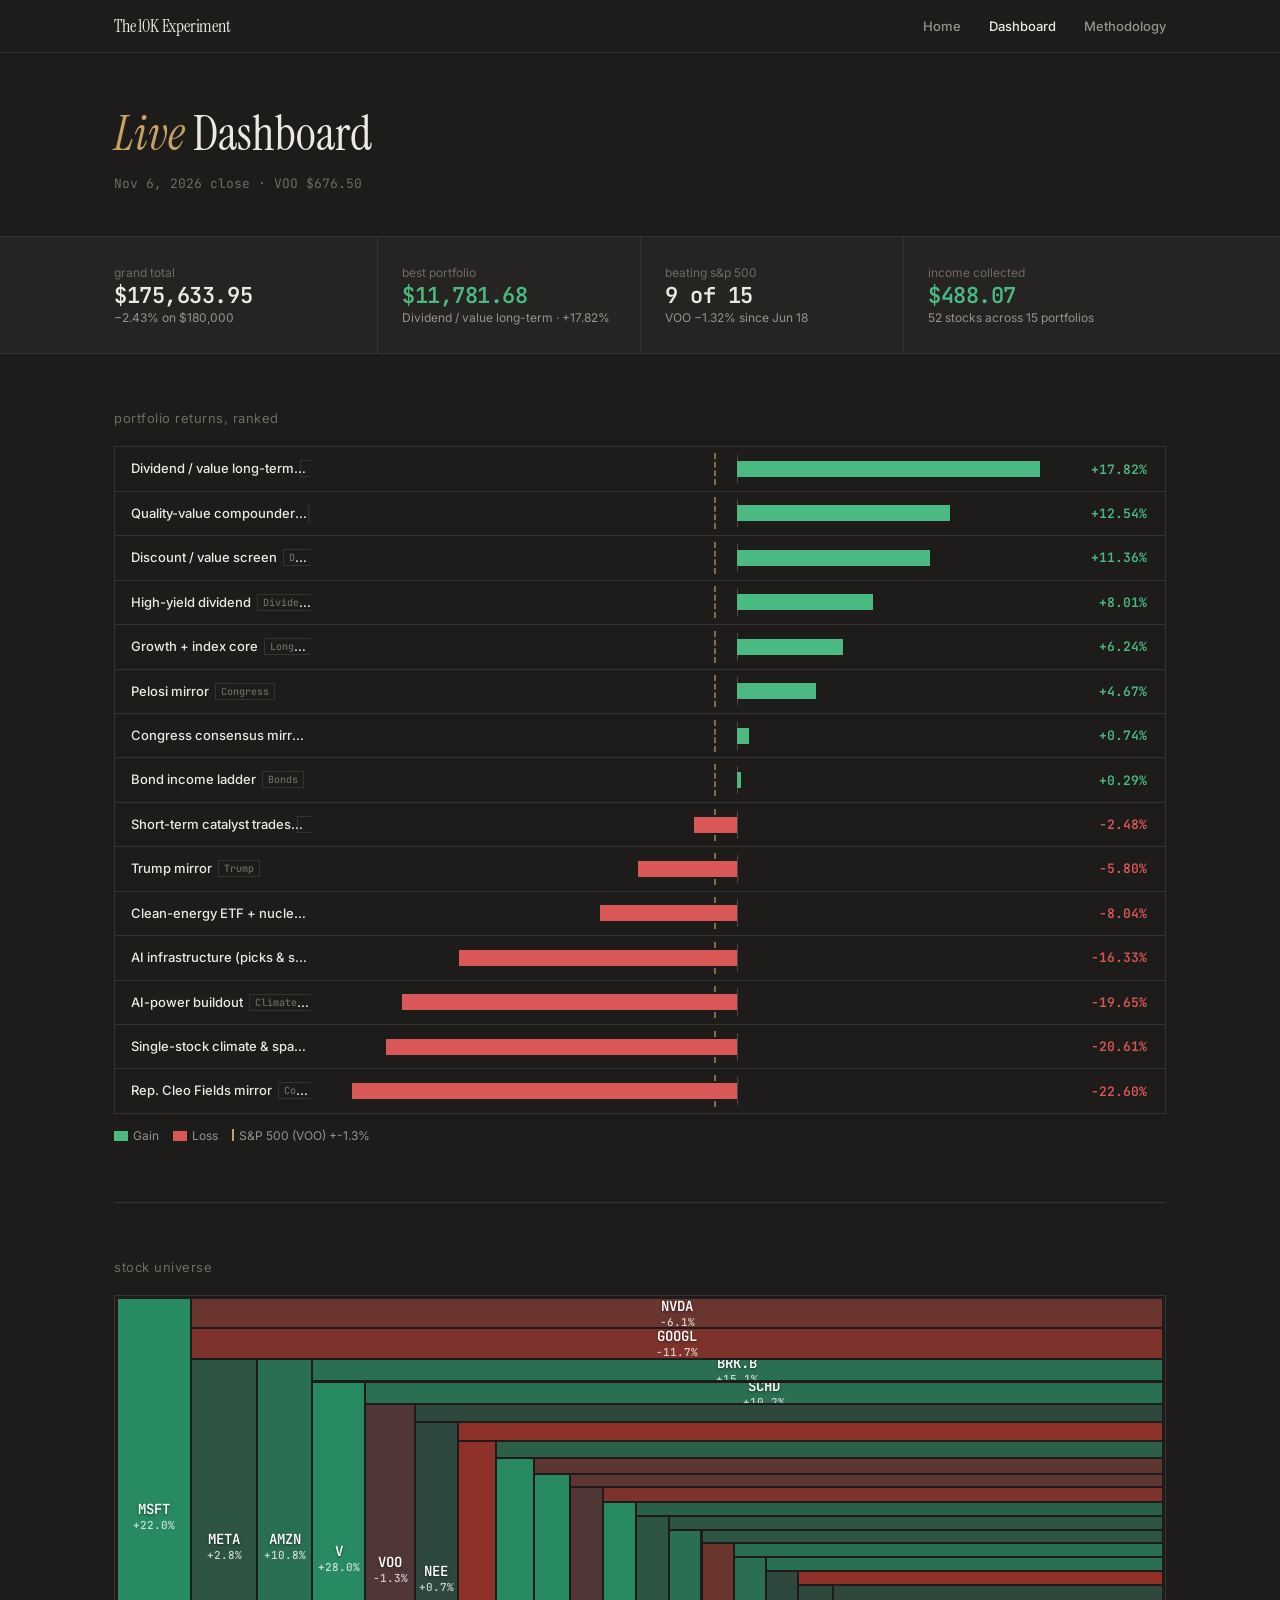
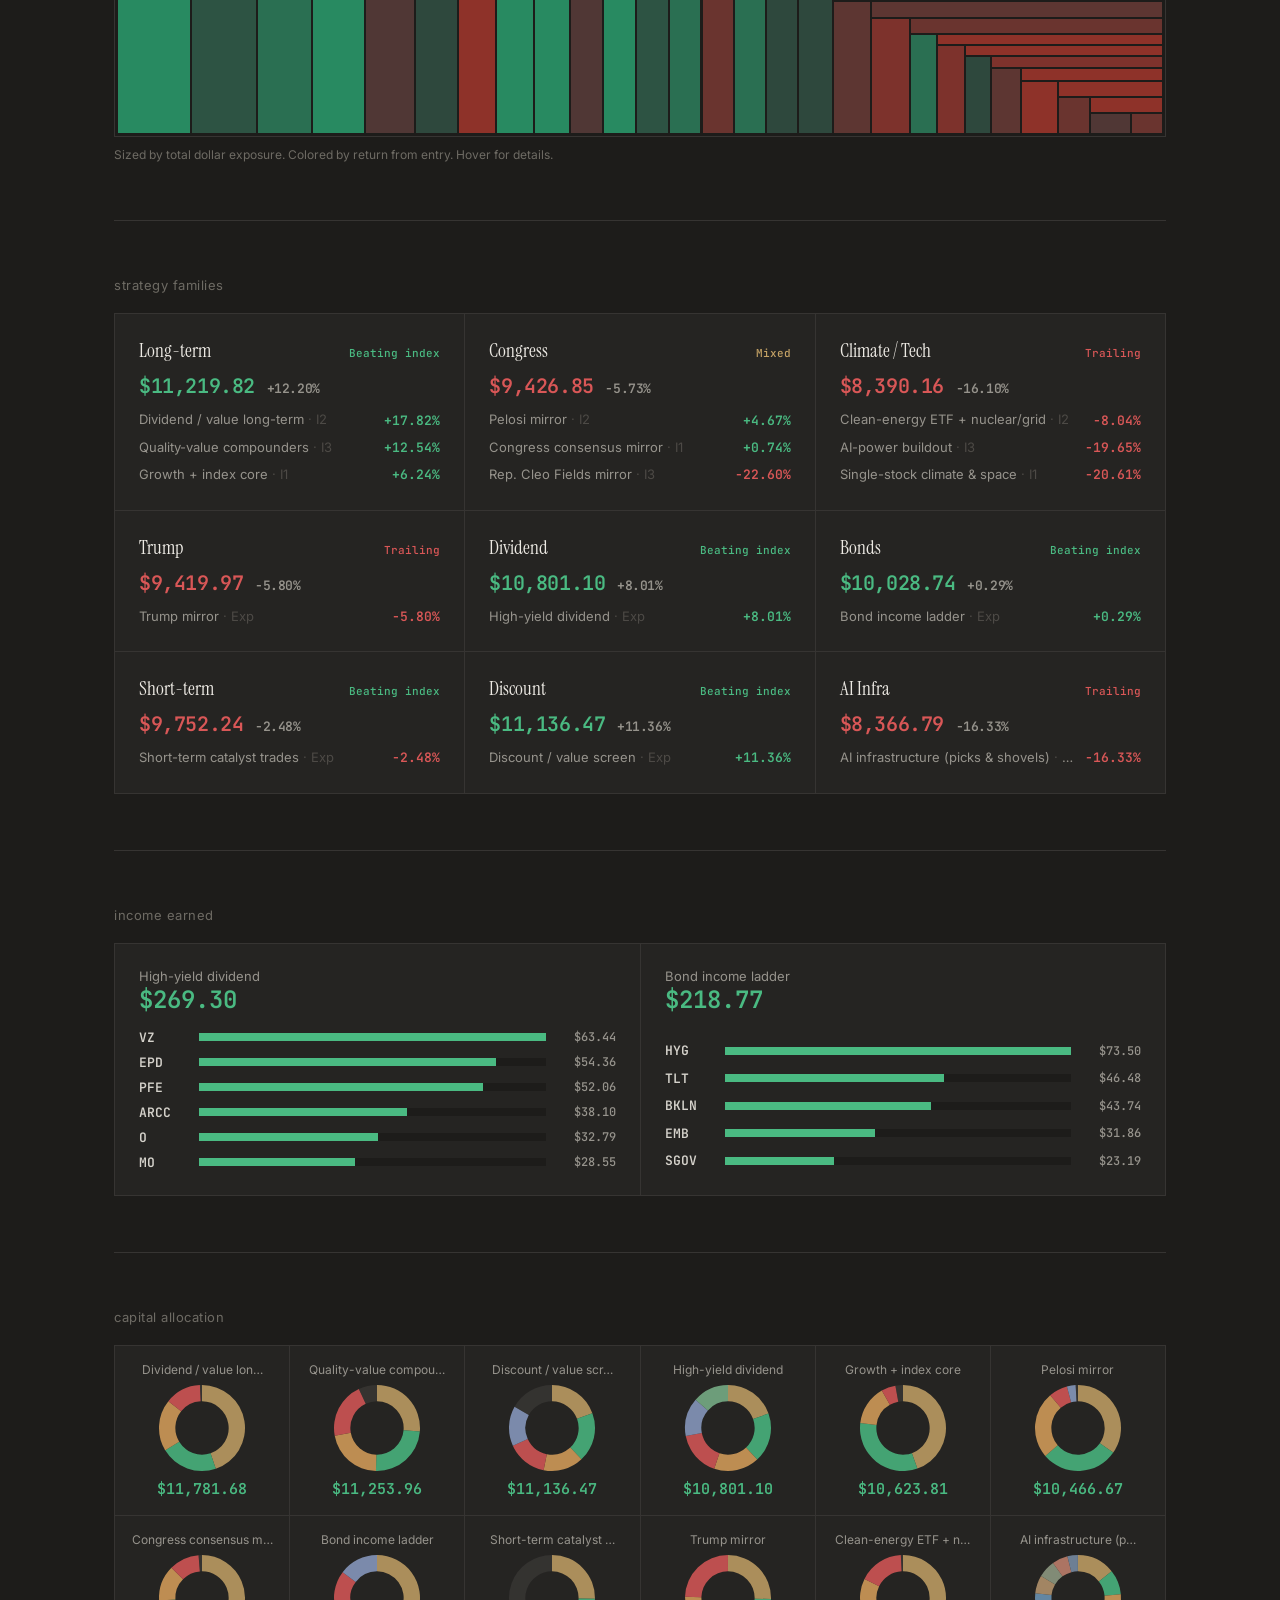
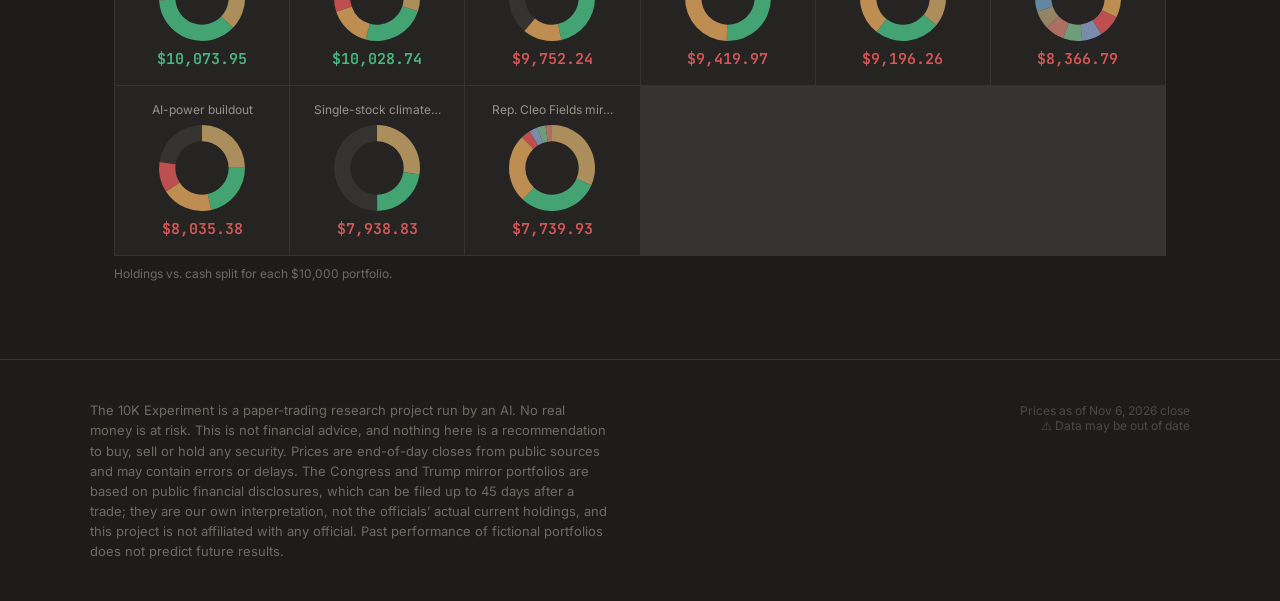
==== commit b198f838: "The 10K Experiment" ====
--- a/dashboard.html
+++ b/dashboard.html
@@ -3,13 +3,11 @@
 <head>
 <meta charset="UTF-8">
 <meta name="viewport" content="width=device-width, initial-scale=1.0">
-<meta http-equiv="Content-Security-Policy" content="default-src 'none'; script-src 'self' 'unsafe-inline'; style-src 'self' 'unsafe-inline' https://fonts.googleapis.com; font-src https://fonts.gstatic.com; img-src 'self' data:; connect-src 'self'; base-uri 'none'; form-action 'none'">
+<meta http-equiv="Content-Security-Policy" content="default-src 'none'; script-src 'self' 'unsafe-inline'; style-src 'self' 'unsafe-inline'; font-src 'self'; img-src 'self' data:; connect-src 'self'; base-uri 'none'; form-action 'none'">
 <meta name="referrer" content="no-referrer">
 <title>Dashboard — The 10K Experiment</title>
 <meta name="description" content="Interactive analytics dashboard: portfolio returns, stock universe treemap, strategy breakdowns, income tracking, and allocation rings.">
-<link rel="preconnect" href="https://fonts.googleapis.com">
-<link rel="preconnect" href="https://fonts.gstatic.com" crossorigin>
-<link rel="stylesheet" href="https://fonts.googleapis.com/css2?family=Instrument+Serif:ital@0;1&family=Inter:wght@400;500;600&family=JetBrains+Mono:wght@400;500;600&display=swap">
+<link rel="stylesheet" href="fonts/fonts.css">
 <style>
 :root {
   --bg: #1d1c1a; --surface: #252422; --card: #2b2a27;
@@ -206,14 +204,14 @@
 
 <footer>
   <div class="inner">
-    <p>The 10K Experiment is a paper-trading research project. No real money is at risk. This is not financial advice. Past performance of fictional portfolios does not predict future results.</p>
-    <div class="right">Data updated nightly<br>Prices from public markets</div>
+    <p>The 10K Experiment is a paper-trading research project run by an AI. No real money is at risk. This is not financial advice, and nothing here is a recommendation to buy, sell or hold any security. Prices are end-of-day closes from public sources and may contain errors or delays. The Congress and Trump mirror portfolios are based on public financial disclosures, which can be filed up to 45 days after a trade; they are our own interpretation, not the officials’ actual current holdings, and this project is not affiliated with any official. Past performance of fictional portfolios does not predict future results.</p>
+    <div class="right" id="updated">Updated each trading day<br>End-of-day prices from public sources</div>
   </div>
 </footer>
 
 <div id="tip" hidden></div>
 
-<script src="data.js"></script>
+<script>document.write('<script src="data.js?v=' + Date.now() + '"><\/script>');</script>
 <script>
 // ──── DATA ────
 const D = window.TENK;
@@ -471,5 +469,17 @@
 }).join('');
 </script>
 
+<script>
+(function () {
+  var D = window.TENK, el = document.getElementById('updated');
+  if (!D || !el) return;
+  function line(t) { var s = document.createElement('span'); s.textContent = t; el.appendChild(s); el.appendChild(document.createElement('br')); }
+  var a = new Date(D.asof + 'T12:00:00');
+  el.textContent = '';
+  line('Prices as of ' + a.toLocaleDateString('en-US', {month: 'short', day: 'numeric', year: 'numeric'}) + ' close');
+  if (D.published) line('Published ' + new Date(D.published).toLocaleString('en-US', {month: 'short', day: 'numeric', hour: 'numeric', minute: '2-digit', timeZone: 'America/New_York', timeZoneName: 'short'}));
+  if ((Date.now() - a) / 864e5 > 5) line('\u26a0 Data may be out of date');
+})();
+</script>
 </body>
 </html>
--- a/fonts/fonts.css
+++ b/fonts/fonts.css
@@ -0,0 +1,9 @@
+/* Self-hosted fonts (SIL Open Font License 1.1 - see OFL.txt). No third-party requests. */
+@font-face{font-family:"Instrument Serif";font-style:normal;font-weight:400;font-display:swap;src:url(instrument-serif-latin-400-normal.woff2) format("woff2")}
+@font-face{font-family:"Instrument Serif";font-style:italic;font-weight:400;font-display:swap;src:url(instrument-serif-latin-400-italic.woff2) format("woff2")}
+@font-face{font-family:"Inter";font-style:normal;font-weight:400;font-display:swap;src:url(inter-latin-400-normal.woff2) format("woff2")}
+@font-face{font-family:"Inter";font-style:normal;font-weight:500;font-display:swap;src:url(inter-latin-500-normal.woff2) format("woff2")}
+@font-face{font-family:"Inter";font-style:normal;font-weight:600;font-display:swap;src:url(inter-latin-600-normal.woff2) format("woff2")}
+@font-face{font-family:"JetBrains Mono";font-style:normal;font-weight:400;font-display:swap;src:url(jetbrains-mono-latin-400-normal.woff2) format("woff2")}
+@font-face{font-family:"JetBrains Mono";font-style:normal;font-weight:500;font-display:swap;src:url(jetbrains-mono-latin-500-normal.woff2) format("woff2")}
+@font-face{font-family:"JetBrains Mono";font-style:normal;font-weight:600;font-display:swap;src:url(jetbrains-mono-latin-600-normal.woff2) format("woff2")}
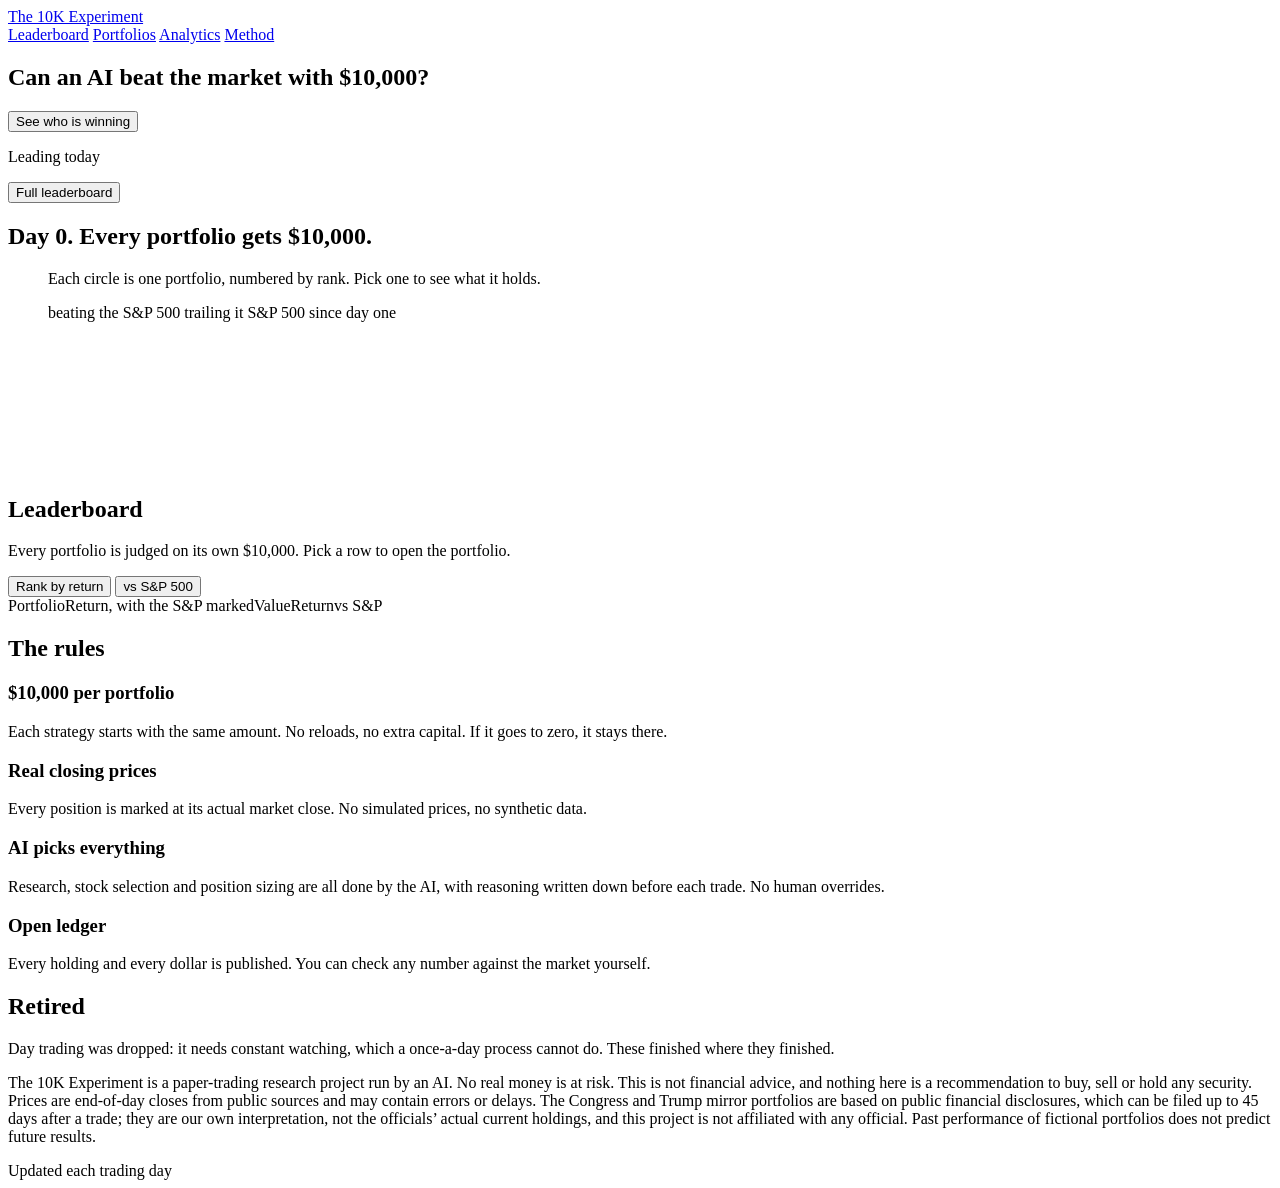
==== commit 828ea8ee: "Site: update pages" ====
--- a/dashboard.html
+++ b/dashboard.html
@@ -1,485 +1,3 @@
 <!DOCTYPE html>
-<html lang="en">
-<head>
-<meta charset="UTF-8">
-<meta name="viewport" content="width=device-width, initial-scale=1.0">
-<meta http-equiv="Content-Security-Policy" content="default-src 'none'; script-src 'self' 'unsafe-inline'; style-src 'self' 'unsafe-inline'; font-src 'self'; img-src 'self' data:; connect-src 'self'; base-uri 'none'; form-action 'none'">
-<meta name="referrer" content="no-referrer">
-<title>Dashboard — The 10K Experiment</title>
-<meta name="description" content="Interactive analytics dashboard: portfolio returns, stock universe treemap, strategy breakdowns, income tracking, and allocation rings.">
-<link rel="stylesheet" href="fonts/fonts.css">
-<style>
-:root {
-  --bg: #1d1c1a; --surface: #252422; --card: #2b2a27;
-  --border: #363432; --border-lt: #433f3c;
-  --ink: #ece9e3; --ink2: #d5d2cb; --muted: #96938c; --faint: #6e6b64; --dim: #4d4a46;
-  --gain: #4aba82; --gain-soft: rgba(74,186,130,.08);
-  --loss: #d95757; --loss-soft: rgba(217,87,87,.08);
-  --gold: #c4a265; --gold-soft: rgba(196,162,101,.1);
-  --f-serif: "Instrument Serif", Georgia, serif;
-  --f-sans: "Inter", system-ui, sans-serif;
-  --f-mono: "JetBrains Mono", ui-monospace, monospace;
-  color-scheme: dark;
-}
-*, *::before, *::after { box-sizing: border-box; margin: 0; }
-body { background: var(--bg); color: var(--ink); font: 15px/1.65 var(--f-sans); -webkit-font-smoothing: antialiased; }
-a { color: var(--ink); text-decoration: none; transition: color .2s; }
-a:hover { color: var(--gold); }
-
-/* ─── Nav ─── */
-nav { border-bottom: 1px solid var(--border); }
-.nav-inner { max-width: 1100px; margin: 0 auto; padding: 0 24px; display: flex; align-items: center; height: 52px; }
-.nav-logo { font: 400 18px var(--f-serif); color: var(--ink); letter-spacing: -.01em; }
-.nav-links { display: flex; gap: 28px; margin-left: auto; }
-.nav-links a { font: 500 13px var(--f-sans); color: var(--muted); }
-.nav-links a:hover, .nav-links a.active { color: var(--ink); }
-
-/* ─── Sections ─── */
-.wrap { max-width: 1100px; margin: 0 auto; padding: 0 24px; }
-.section { padding: 56px 0; }
-.section + .section { border-top: 1px solid var(--border); }
-.section-label { font: 400 13px var(--f-sans); color: var(--faint); text-transform: lowercase; letter-spacing: .04em; margin-bottom: 20px; }
-.gain { color: var(--gain); } .loss { color: var(--loss); }
-.mono { font-family: var(--f-mono); font-variant-numeric: tabular-nums; }
-
-/* ─── Page header ─── */
-.page-head { padding: 56px 0 0; }
-.page-head h1 { font: 400 clamp(32px, 5vw, 48px)/1.05 var(--f-serif); margin-bottom: 12px; }
-.page-head h1 em { font-style: italic; color: var(--gold); }
-.page-head .asof { font: 400 13px var(--f-mono); color: var(--faint); }
-
-/* ─── Stat strip ─── */
-.stat-bar { border-top: 1px solid var(--border); border-bottom: 1px solid var(--border); background: var(--surface); margin-top: 40px; }
-.stat-bar-inner { max-width: 1100px; margin: 0 auto; padding: 0 24px; display: grid; grid-template-columns: repeat(auto-fit, minmax(160px, 1fr)); }
-.stat-cell { padding: 28px 0; }
-.stat-cell + .stat-cell { border-left: 1px solid var(--border); padding-left: 24px; }
-.stat-label { font: 400 12px var(--f-sans); color: var(--faint); margin-bottom: 4px; text-transform: lowercase; }
-.stat-val { font: 600 22px/1.1 var(--f-mono); letter-spacing: -.02em; }
-.stat-note { font: 400 12px var(--f-sans); color: var(--muted); margin-top: 2px; }
-
-/* ─── Performance bars ─── */
-.bar-chart { border: 1px solid var(--border); overflow: hidden; }
-.bar-row { display: grid; grid-template-columns: 180px 1fr 72px; gap: 0; align-items: center; padding: 0 16px; border-bottom: 1px solid var(--border); cursor: default; transition: background .15s; }
-.bar-row:last-child { border-bottom: 0; }
-.bar-row:hover { background: var(--surface); }
-.bar-name { padding: 11px 0; font-size: 13px; font-weight: 500; white-space: nowrap; overflow: hidden; text-overflow: ellipsis; min-width: 0; }
-.bar-name .fam-tag { font: 500 10px var(--f-mono); color: var(--faint); background: var(--bg); border: 1px solid var(--border); padding: 1px 5px; margin-left: 6px; vertical-align: 1px; }
-.bar-track { position: relative; height: 28px; }
-.bar-fill { position: absolute; top: 6px; height: 16px; transition: width .6s ease; min-width: 2px; }
-.bar-fill.neg { }
-.bar-zero { position: absolute; top: 0; bottom: 0; width: 1px; background: var(--dim); }
-.bar-bench { position: absolute; top: -2px; bottom: -2px; width: 0; border-left: 2px dashed var(--gold); opacity: .6; }
-.bar-ret { font: 600 13px var(--f-mono); text-align: right; padding-right: 2px; }
-.legend { display: flex; flex-wrap: wrap; gap: 14px; color: var(--muted); font-size: 12px; margin-top: 12px; }
-.legend i { display: inline-block; width: 14px; height: 10px; margin-right: 5px; vertical-align: -1px; }
-.legend .bench-i { width: 0; height: 12px; border-left: 2px dashed var(--gold); margin-right: 5px; }
-
-/* ─── Treemap ─── */
-.treemap-wrap { border: 1px solid var(--border); overflow: hidden; padding: 2px; background: var(--bg); }
-.treemap { position: relative; width: 100%; aspect-ratio: 2.4 / 1; }
-.tm-cell { position: absolute; display: flex; flex-direction: column; align-items: center; justify-content: center; cursor: default; transition: filter .15s; overflow: hidden; border: 1.5px solid var(--bg); }
-.tm-cell:hover { filter: brightness(1.15); z-index: 2; }
-.tm-cell .tk { font: 600 clamp(9px,1.2vw,14px) var(--f-mono); color: #fff; text-shadow: 0 1px 3px rgba(0,0,0,.5); }
-.tm-cell .tv { font: 500 clamp(8px,.9vw,11px) var(--f-mono); color: rgba(255,255,255,.75); }
-.treemap-note { font-size: 12px; color: var(--faint); margin-top: 8px; }
-
-/* ─── Family grid ─── */
-.fam-grid { display: grid; grid-template-columns: repeat(auto-fill, minmax(280px, 1fr)); gap: 1px; background: var(--border); border: 1px solid var(--border); overflow: hidden; }
-.fam-card { background: var(--surface); padding: 24px; display: grid; gap: 10px; transition: background .15s; }
-.fam-card:hover { background: var(--card); }
-.fam-card .fh { display: flex; align-items: baseline; gap: 10px; }
-.fam-card .fh h3 { font: 400 19px var(--f-serif); color: var(--ink); flex: 1; min-width: 0; }
-.fam-card .pill { font: 500 11px var(--f-mono); }
-.fam-card .pill.g { color: var(--gain); }
-.fam-card .pill.l { color: var(--loss); }
-.fam-card .pill.n { color: var(--gold); }
-.fam-card .avg-val { font: 600 20px var(--f-mono); letter-spacing: -.02em; }
-.fam-card .books { display: grid; gap: 6px; }
-.book-row { display: grid; grid-template-columns: 1fr 60px; align-items: center; gap: 8px; font-size: 13px; }
-.book-row .name { color: var(--muted); white-space: nowrap; overflow: hidden; text-overflow: ellipsis; min-width: 0; }
-.book-row .ret { font: 600 13px var(--f-mono); text-align: right; }
-
-/* ─── Income section ─── */
-.income-grid { display: grid; grid-template-columns: repeat(auto-fit, minmax(300px, 1fr)); gap: 1px; background: var(--border); border: 1px solid var(--border); overflow: hidden; }
-.inc-card { background: var(--surface); padding: 24px; display: grid; gap: 14px; }
-.inc-card .inc-head { font: 400 13px var(--f-sans); color: var(--muted); }
-.inc-card .total { font: 600 24px var(--f-mono); }
-.inc-bar-wrap { display: grid; gap: 8px; }
-.inc-bar-row { display: grid; grid-template-columns: 50px 1fr 60px; gap: 10px; align-items: center; font-size: 13px; }
-.inc-bar-row .ticker { font: 600 13px var(--f-mono); color: var(--ink2); }
-.inc-bar-row .bar-outer { height: 8px; background: var(--bg); overflow: hidden; }
-.inc-bar-row .bar-inner { height: 100%; background: var(--gain); }
-.inc-bar-row .amt { font: 500 12px var(--f-mono); color: var(--muted); text-align: right; }
-
-/* ─── Allocation rings ─── */
-.alloc-grid { display: grid; grid-template-columns: repeat(auto-fill, minmax(155px, 1fr)); gap: 1px; background: var(--border); border: 1px solid var(--border); overflow: hidden; }
-.alloc-card { background: var(--surface); padding: 16px; display: grid; gap: 6px; align-content: start; text-align: center; }
-.alloc-card h3 { font: 400 12px var(--f-sans); color: var(--muted); white-space: nowrap; overflow: hidden; text-overflow: ellipsis; }
-.alloc-card .av { font: 600 15px var(--f-mono); }
-.alloc-ring { width: 90px; height: 90px; margin: 0 auto; }
-.alloc-note { font-size: 12px; color: var(--faint); margin-top: 8px; }
-
-/* ─── Tooltip ─── */
-#tip { position: fixed; pointer-events: none; background: var(--card); border: 1px solid var(--border-lt); color: var(--ink); font: 13px/1.5 var(--f-sans); padding: 10px 14px; max-width: 300px; z-index: 20; box-shadow: 0 12px 40px rgba(0,0,0,.5); }
-#tip b { font-family: var(--f-mono); font-weight: 600; }
-#tip .row { display: flex; justify-content: space-between; gap: 16px; }
-
-/* ─── Footer ─── */
-footer { border-top: 1px solid var(--border); margin-top: 20px; padding: 40px 24px; }
-footer .inner { max-width: 1100px; margin: 0 auto; display: flex; justify-content: space-between; align-items: baseline; flex-wrap: wrap; gap: 16px; }
-footer p { font-size: 13px; color: var(--faint); max-width: 520px; line-height: 1.55; }
-footer .right { font: 400 12px var(--f-sans); color: var(--dim); text-align: right; }
-
-/* ─── Responsive ─── */
-@media (max-width: 640px) {
-  .page-head { padding: 36px 0 0; }
-  .stat-cell + .stat-cell { border-left: 0; border-top: 1px solid var(--border); padding-left: 0; }
-  .bar-row { grid-template-columns: 1fr 60px; }
-  .bar-name .fam-tag { display: none; }
-  .bar-track { display: none; }
-  .treemap { aspect-ratio: 1.5/1; }
-  .fam-grid, .income-grid { grid-template-columns: 1fr; }
-  .alloc-grid { grid-template-columns: repeat(auto-fill, minmax(130px, 1fr)); }
-  footer .inner { flex-direction: column; }
-  .wrap, .nav-inner { padding: 0 16px; }
-}
-@media (prefers-reduced-motion: reduce) { .bar-fill, .tm-cell { transition: none; } }
-</style>
-</head>
-<body>
-
-<nav>
-  <div class="nav-inner">
-    <a href="index.html" class="nav-logo">The 10K Experiment</a>
-    <div class="nav-links">
-      <a href="index.html">Home</a>
-      <a href="dashboard.html" class="active">Dashboard</a>
-      <a href="methodology.html">Methodology</a>
-    </div>
-  </div>
-</nav>
-
-<div class="wrap">
-  <div class="page-head">
-    <h1><em>Live</em> Dashboard</h1>
-    <span class="asof" id="asof"></span>
-  </div>
-</div>
-
-<div class="stat-bar">
-  <div class="stat-bar-inner" id="stats"></div>
-</div>
-
-<div class="wrap">
-
-  <div class="section">
-    <div class="section-label">portfolio returns, ranked</div>
-    <div class="bar-chart" id="perf-bars"></div>
-    <div class="legend" id="perf-legend"></div>
-  </div>
-
-  <div class="section">
-    <div class="section-label">stock universe</div>
-    <div class="treemap-wrap"><div class="treemap" id="treemap"></div></div>
-    <div class="treemap-note">Sized by total dollar exposure. Colored by return from entry. Hover for details.</div>
-  </div>
-
-  <div class="section">
-    <div class="section-label">strategy families</div>
-    <div class="fam-grid" id="fam-grid"></div>
-  </div>
-
-  <div class="section">
-    <div class="section-label">income earned</div>
-    <div class="income-grid" id="income-grid"></div>
-  </div>
-
-  <div class="section">
-    <div class="section-label">capital allocation</div>
-    <div class="alloc-grid" id="alloc-grid"></div>
-    <div class="alloc-note">Holdings vs. cash split for each $10,000 portfolio.</div>
-  </div>
-
-</div>
-
-<footer>
-  <div class="inner">
-    <p>The 10K Experiment is a paper-trading research project run by an AI. No real money is at risk. This is not financial advice, and nothing here is a recommendation to buy, sell or hold any security. Prices are end-of-day closes from public sources and may contain errors or delays. The Congress and Trump mirror portfolios are based on public financial disclosures, which can be filed up to 45 days after a trade; they are our own interpretation, not the officials’ actual current holdings, and this project is not affiliated with any official. Past performance of fictional portfolios does not predict future results.</p>
-    <div class="right" id="updated">Updated each trading day<br>End-of-day prices from public sources</div>
-  </div>
-</footer>
-
-<div id="tip" hidden></div>
-
-<script>document.write('<script src="data.js?v=' + Date.now() + '"><\/script>');</script>
-<script>
-// ──── DATA ────
-const D = window.TENK;
-const P = D.portfolios.map(p => ({...p, h: p.h.map(x => ({...x}))}));
-const RET = D.retired;
-const VOO = {inception: D.voo["2026-06-18"], now: D.voo.now};
-const benchFor = p => (VOO.now / (D.voo[p.start] || VOO.inception) - 1) * 100;
-const ASOF = new Date(D.asof + "T12:00:00");
-const ASOF_TXT = ASOF.toLocaleDateString("en-US",{month:"short",day:"numeric",year:"numeric"});
-
-const FAM={long:"Long-term",congress:"Congress",climate:"Climate / Tech",trump:"Trump",dividend:"Dividend",bonds:"Bonds",short:"Short-term",discount:"Discount",infra:"AI Infra"};
-
-// ──── COMPUTE ────
-P.forEach(p => {
-  p.hv = p.h.reduce((s,x) => s + x.sh * x.mk, 0);
-  p.value = p.hv + p.cash + (p.income || 0);
-  p.ret = (p.value / 10000 - 1) * 100;
-  p.bench = benchFor(p);
-  p.alpha = p.ret - p.bench;
-  p.h.forEach(x => { x.val = x.sh * x.mk; x.ret = (x.mk / x.px - 1) * 100; });
-});
-const sorted = [...P].sort((a,b) => b.ret - a.ret);
-const fmt = n => '$' + n.toLocaleString('en-US',{minimumFractionDigits:2,maximumFractionDigits:2});
-const fmt0 = n => '$' + Math.round(n).toLocaleString('en-US');
-const sgn = (x,d=2) => (x > 0.004 ? '+' : x < -0.004 ? '−' : '') + Math.abs(x).toFixed(d);
-const cls = x => x > 0.004 ? 'gain' : x < -0.004 ? 'loss' : '';
-
-// ──── HEADER ────
-document.getElementById('asof').textContent = ASOF_TXT + ' close · VOO $' + VOO.now.toFixed(2);
-
-// ──── STATS ────
-const activeTotal = P.reduce((s,p) => s + p.value, 0);
-const retiredTotal = RET.reduce((s,r) => s + r.value, 0);
-const grand = activeTotal + retiredTotal;
-const cost = 180000;
-const benchPct = P[0].bench;
-const beat = P.filter(p => p.alpha > 0).length;
-const best = sorted[0];
-const totalIncome = P.reduce((s,p) => s + (p.income || 0), 0);
-const uniqueStocks = new Set(); P.forEach(p => p.h.forEach(x => uniqueStocks.add(x.t)));
-
-document.getElementById('stats').innerHTML = `
-  <div class="stat-cell"><div class="stat-label">grand total</div><div class="stat-val">${fmt(grand)}</div><div class="stat-note ${cls(grand/cost-1)}">${sgn((grand/cost-1)*100)}% on ${fmt0(cost)}</div></div>
-  <div class="stat-cell"><div class="stat-label">best portfolio</div><div class="stat-val gain">${fmt(best.value)}</div><div class="stat-note">${best.name} · ${sgn(best.ret)}%</div></div>
-  <div class="stat-cell"><div class="stat-label">beating s&p 500</div><div class="stat-val">${beat} of ${P.length}</div><div class="stat-note">VOO ${sgn(benchPct)}% since Jun 18</div></div>
-  <div class="stat-cell"><div class="stat-label">income collected</div><div class="stat-val gain">${fmt(totalIncome)}</div><div class="stat-note">${uniqueStocks.size} stocks across ${P.length} portfolios</div></div>`;
-
-// ──── TOOLTIP ────
-const tip = document.getElementById('tip');
-function showTip(e, html) {
-  tip.innerHTML = html; tip.hidden = false;
-  const r = tip.getBoundingClientRect();
-  const x = Math.min(e.clientX + 14, innerWidth - r.width - 12);
-  const y = Math.min(e.clientY + 16, innerHeight - r.height - 12);
-  tip.style.left = x + 'px'; tip.style.top = y + 'px';
-}
-function hideTip() { tip.hidden = true; }
-
-// ──── PERFORMANCE BARS ────
-const allRets = [...P.map(p => p.ret), ...RET.map(r => (r.value/10000-1)*100)];
-const LO = Math.floor(Math.min(0, ...allRets, -1) / 5) * 5;
-const HI = Math.ceil(Math.max(0, ...allRets, 1) / 5) * 5;
-const pos = x => ((x - LO) / (HI - LO)) * 100;
-
-let barsHtml = '';
-sorted.forEach((p,i) => {
-  const z = pos(0), v = pos(p.ret);
-  const left = Math.min(z, v), w = Math.abs(v - z);
-  const fill = p.ret >= 0 ? 'var(--gain)' : 'var(--loss)';
-  barsHtml += `<div class="bar-row" data-i="${i}">
-    <div class="bar-name">${p.name}<span class="fam-tag">${FAM[p.fam]}</span></div>
-    <div class="bar-track">
-      <div class="bar-zero" style="left:${z}%"></div>
-      <div class="bar-bench" style="left:${pos(benchPct)}%" title="VOO +${benchPct.toFixed(1)}%"></div>
-      <div class="bar-fill${p.ret < 0 ? ' neg' : ''}" style="left:${left}%;width:${Math.max(w,.3)}%;background:${fill}"></div>
-    </div>
-    <div class="bar-ret mono ${cls(p.ret)}">${sgn(p.ret)}%</div>
-  </div>`;
-});
-document.getElementById('perf-bars').innerHTML = barsHtml;
-document.getElementById('perf-legend').innerHTML = `<span><i style="background:var(--gain)"></i>Gain</span><span><i style="background:var(--loss)"></i>Loss</span><span><i class="bench-i"></i>S&P 500 (VOO) +${benchPct.toFixed(1)}%</span>`;
-document.querySelectorAll('.bar-row').forEach(r => {
-  const p = sorted[+r.dataset.i];
-  r.onpointermove = e => showTip(e, `<div style="font-weight:600;margin-bottom:4px">${p.name}</div>
-    <div class="row"><span>Value</span><b>${fmt(p.value)}</b></div>
-    <div class="row"><span>Return</span><b class="${cls(p.ret)}">${sgn(p.ret)}%</b></div>
-    <div class="row"><span>vs S&P</span><b class="${cls(p.alpha)}">${sgn(p.alpha)} pts</b></div>
-    <div class="row"><span>Cash</span><b>${fmt(p.cash)}</b></div>
-    ${p.income ? `<div class="row"><span>Income</span><b class="gain">${fmt(p.income)}</b></div>` : ''}`);
-  r.onpointerleave = hideTip;
-});
-
-// ──── TREEMAP ────
-const stockMap = {};
-P.forEach(p => p.h.forEach(x => {
-  if (!stockMap[x.t]) stockMap[x.t] = {t:x.t, totalVal:0, totalCost:0, count:0, portfolios:[]};
-  stockMap[x.t].totalVal += x.val;
-  stockMap[x.t].totalCost += x.sh * x.px;
-  stockMap[x.t].count++;
-  stockMap[x.t].portfolios.push(p.name);
-}));
-const stocks = Object.values(stockMap).map(s => { s.ret = (s.totalVal / s.totalCost - 1) * 100; return s; }).sort((a,b) => b.totalVal - a.totalVal);
-const totalStockVal = stocks.reduce((s,x) => s + x.totalVal, 0);
-
-function treemap(items, x, y, w, h) {
-  if (!items.length) return [];
-  if (items.length === 1) { items[0].x = x; items[0].y = y; items[0].w = w; items[0].h = h; return items; }
-  const total = items.reduce((s,i) => s + i.area, 0);
-  let row = [items[0]], rowArea = items[0].area;
-  const results = [];
-  function worst(row, side) {
-    const ra = row.reduce((s,i) => s + i.area, 0);
-    let mx = 0;
-    row.forEach(i => {
-      const r = Math.max((side*side*i.area)/(ra*ra), (ra*ra)/(side*side*i.area));
-      if (r > mx) mx = r;
-    });
-    return mx;
-  }
-  const vert = w >= h;
-  const side = vert ? h : w;
-  for (let i = 1; i < items.length; i++) {
-    const newRow = [...row, items[i]];
-    if (worst(newRow, side) <= worst(row, side)) {
-      row = newRow; rowArea += items[i].area;
-    } else {
-      const frac = rowArea / total;
-      let rx, ry, rw, rh;
-      if (vert) { rx = x; ry = y; rw = w * frac; rh = h; } else { rx = x; ry = y; rw = w; rh = h * frac; }
-      let offset = 0;
-      row.forEach(it => {
-        const f = it.area / rowArea;
-        if (vert) { it.x = rx; it.y = ry + offset * rh; it.w = rw; it.h = rh * f; offset += f; }
-        else { it.x = rx + offset * rw; it.y = ry; it.w = rw * f; it.h = rh; offset += f; }
-        results.push(it);
-      });
-      const rest = items.slice(i);
-      if (vert) return results.concat(treemap(rest, x + rw, y, w - rw, h));
-      else return results.concat(treemap(rest, x, y + rh, w, h - rh));
-    }
-  }
-  let offset = 0;
-  row.forEach(it => {
-    const f = it.area / rowArea;
-    if (w >= h) { it.x = x; it.y = y + offset * h; it.w = w; it.h = h * f; offset += f; }
-    else { it.x = x + offset * w; it.y = y; it.w = w * f; it.h = h; offset += f; }
-    results.push(it);
-  });
-  return results;
-}
-
-function retColor(r) {
-  if (r > 20)  return 'hsl(155,55%,35%)';
-  if (r > 10)  return 'hsl(155,45%,30%)';
-  if (r > 5)   return 'hsl(155,38%,27%)';
-  if (r > 2)   return 'hsl(155,30%,25%)';
-  if (r > 0)   return 'hsl(155,22%,23%)';
-  if (r > -2)  return 'hsl(5,20%,26%)';
-  if (r > -5)  return 'hsl(5,30%,28%)';
-  if (r > -10) return 'hsl(5,38%,30%)';
-  if (r > -20) return 'hsl(5,48%,33%)';
-  return 'hsl(5,55%,36%)';
-}
-
-const tmEl = document.getElementById('treemap');
-const tmItems = stocks.map(s => ({...s, area: s.totalVal}));
-const laid = treemap(tmItems, 0, 0, 100, 100);
-tmEl.innerHTML = laid.map(s => {
-  const show = s.w > 4 && s.h > 5;
-  return `<div class="tm-cell" style="left:${s.x}%;top:${s.y}%;width:${s.w}%;height:${s.h}%;background:${retColor(s.ret)}" data-t="${s.t}">
-    ${show ? `<span class="tk">${s.t}</span><span class="tv">${sgn(s.ret,1)}%</span>` : ''}</div>`;
-}).join('');
-tmEl.querySelectorAll('.tm-cell').forEach(c => {
-  const s = stocks.find(x => x.t === c.dataset.t);
-  c.onpointermove = e => showTip(e, `<div style="font-weight:600">${s.t}</div>
-    <div class="row"><span>Total exposure</span><b>${fmt(s.totalVal)}</b></div>
-    <div class="row"><span>Return</span><b class="${cls(s.ret)}">${sgn(s.ret)}%</b></div>
-    <div class="row" style="margin-bottom:2px"><span>${(s.totalVal/totalStockVal*100).toFixed(1)}% of all holdings</span></div>
-    <div style="border-top:1px solid var(--border);padding-top:6px;margin-top:4px">
-      <div style="font:500 11px var(--f-sans);color:var(--faint);text-transform:lowercase;letter-spacing:.03em;margin-bottom:4px">held in ${s.count} portfolio${s.count>1?'s':''}</div>
-      ${s.portfolios.map(n => `<div style="font:400 12px var(--f-sans);color:var(--ink2);padding:1px 0">${n}</div>`).join('')}
-    </div>`);
-  c.onpointerleave = hideTip;
-});
-
-// ──── STRATEGY FAMILIES ────
-const famOrder = ['long','congress','climate','trump','dividend','bonds','short','discount','infra'];
-document.getElementById('fam-grid').innerHTML = famOrder.map(f => {
-  const ps = P.filter(p => p.fam === f).sort((a,b) => b.ret - a.ret);
-  const avg = ps.reduce((s,p) => s + p.value, 0) / ps.length;
-  const avgRet = (avg / 10000 - 1) * 100;
-  const wins = ps.filter(p => p.alpha > 0).length;
-  const pillCls = wins === ps.length ? 'g' : wins === 0 ? 'l' : 'n';
-  const pillTxt = wins === ps.length ? 'Beating index' : wins === 0 ? 'Trailing' : 'Mixed';
-  return `<div class="fam-card">
-    <div class="fh"><h3>${FAM[f]}</h3><span class="pill ${pillCls}">${pillTxt}</span></div>
-    <div class="avg-val ${cls(avgRet)}">${fmt(avg)} <span style="font-size:13px;color:var(--muted)">${sgn(avgRet)}%</span></div>
-    <div class="books">${ps.map(p => `<div class="book-row"><span class="name">${p.name} <span style="color:var(--dim)">· ${p.ver}</span></span><span class="ret ${cls(p.ret)}">${sgn(p.ret)}%</span></div>`).join('')}</div>
-  </div>`;
-}).join('');
-
-// ──── INCOME ────
-const incBooks = P.filter(p => p.income > 0);
-document.getElementById('income-grid').innerHTML = incBooks.map(p => {
-  const maxInc = Math.max(...p.h.filter(x => x.inc).map(x => x.inc));
-  return `<div class="inc-card">
-    <div><div class="inc-head">${p.name}</div><div class="total gain mono">${fmt(p.income)}</div></div>
-    <div class="inc-bar-wrap">${p.h.filter(x => x.inc).sort((a,b) => b.inc - a.inc).map(x => `
-      <div class="inc-bar-row">
-        <span class="ticker">${x.t}</span>
-        <div class="bar-outer"><div class="bar-inner" style="width:${x.inc/maxInc*100}%"></div></div>
-        <span class="amt">${fmt(x.inc)}</span>
-      </div>`).join('')}</div>
-  </div>`;
-}).join('');
-
-// ──── ALLOCATION RINGS ────
-const ringHues = ['#c4a265','#4aba82','#d9a05b','#d95757','#8b9dc3','#7bb38a','#c77d6e','#a8956f','#6e98b8','#b8976e','#929d85','#c4826e','#7a8fa8'];
-function drawRing(holdings, cash, size) {
-  const total = holdings.reduce((s,x) => s + x.val, 0) + cash;
-  const r = size/2 - 2, cx = size/2, cy = size/2;
-  let angle = -Math.PI / 2;
-  let paths = '';
-  holdings.sort((a,b) => b.val - a.val).forEach((x,i) => {
-    const frac = x.val / total;
-    const a1 = angle, a2 = angle + frac * Math.PI * 2;
-    const large = frac > .5 ? 1 : 0;
-    const x1 = cx + r*Math.cos(a1), y1 = cy + r*Math.sin(a1);
-    const x2 = cx + r*Math.cos(a2), y2 = cy + r*Math.sin(a2);
-    const ir = r * .62;
-    const ix1 = cx + ir*Math.cos(a2), iy1 = cy + ir*Math.sin(a2);
-    const ix2 = cx + ir*Math.cos(a1), iy2 = cy + ir*Math.sin(a1);
-    paths += `<path d="M${x1},${y1} A${r},${r} 0 ${large} 1 ${x2},${y2} L${ix1},${iy1} A${ir},${ir} 0 ${large} 0 ${ix2},${iy2}Z" fill="${ringHues[i%ringHues.length]}" opacity=".85"/>`;
-    angle = a2;
-  });
-  if (cash > 0) {
-    const frac = cash / total;
-    const a1 = angle, a2 = angle + frac * Math.PI * 2;
-    const large = frac > .5 ? 1 : 0;
-    const x1 = cx + r*Math.cos(a1), y1 = cy + r*Math.sin(a1);
-    const x2 = cx + r*Math.cos(a2), y2 = cy + r*Math.sin(a2);
-    const ir = r * .62;
-    const ix1 = cx + ir*Math.cos(a2), iy1 = cy + ir*Math.sin(a2);
-    const ix2 = cx + ir*Math.cos(a1), iy2 = cy + ir*Math.sin(a1);
-    paths += `<path d="M${x1},${y1} A${r},${r} 0 ${large} 1 ${x2},${y2} L${ix1},${iy1} A${ir},${ir} 0 ${large} 0 ${ix2},${iy2}Z" fill="var(--dim)" opacity=".4"/>`;
-  }
-  return `<svg viewBox="0 0 ${size} ${size}" class="alloc-ring">${paths}</svg>`;
-}
-document.getElementById('alloc-grid').innerHTML = sorted.map(p => {
-  return `<div class="alloc-card">
-    <h3>${p.name.length > 22 ? p.name.slice(0,20) + '…' : p.name}</h3>
-    ${drawRing(p.h, p.cash, 90)}
-    <div class="av ${cls(p.ret)}">${fmt(p.value)}</div>
-  </div>`;
-}).join('');
-</script>
-
-<script>
-(function () {
-  var D = window.TENK, el = document.getElementById('updated');
-  if (!D || !el) return;
-  function line(t) { var s = document.createElement('span'); s.textContent = t; el.appendChild(s); el.appendChild(document.createElement('br')); }
-  var a = new Date(D.asof + 'T12:00:00');
-  el.textContent = '';
-  line('Prices as of ' + a.toLocaleDateString('en-US', {month: 'short', day: 'numeric', year: 'numeric'}) + ' close');
-  if (D.published) line('Published ' + new Date(D.published).toLocaleString('en-US', {month: 'short', day: 'numeric', hour: 'numeric', minute: '2-digit', timeZone: 'America/New_York', timeZoneName: 'short'}));
-  if ((Date.now() - a) / 864e5 > 5) line('\u26a0 Data may be out of date');
-})();
-</script>
-</body>
-</html>+<html lang="en"><head><meta charset="UTF-8"><meta name="referrer" content="no-referrer"><meta http-equiv="refresh" content="0; url=index.html#analytics"><title>The 10K Experiment</title></head>
+<body><p><a href="index.html#analytics">This page has moved.</a></p></body></html>
